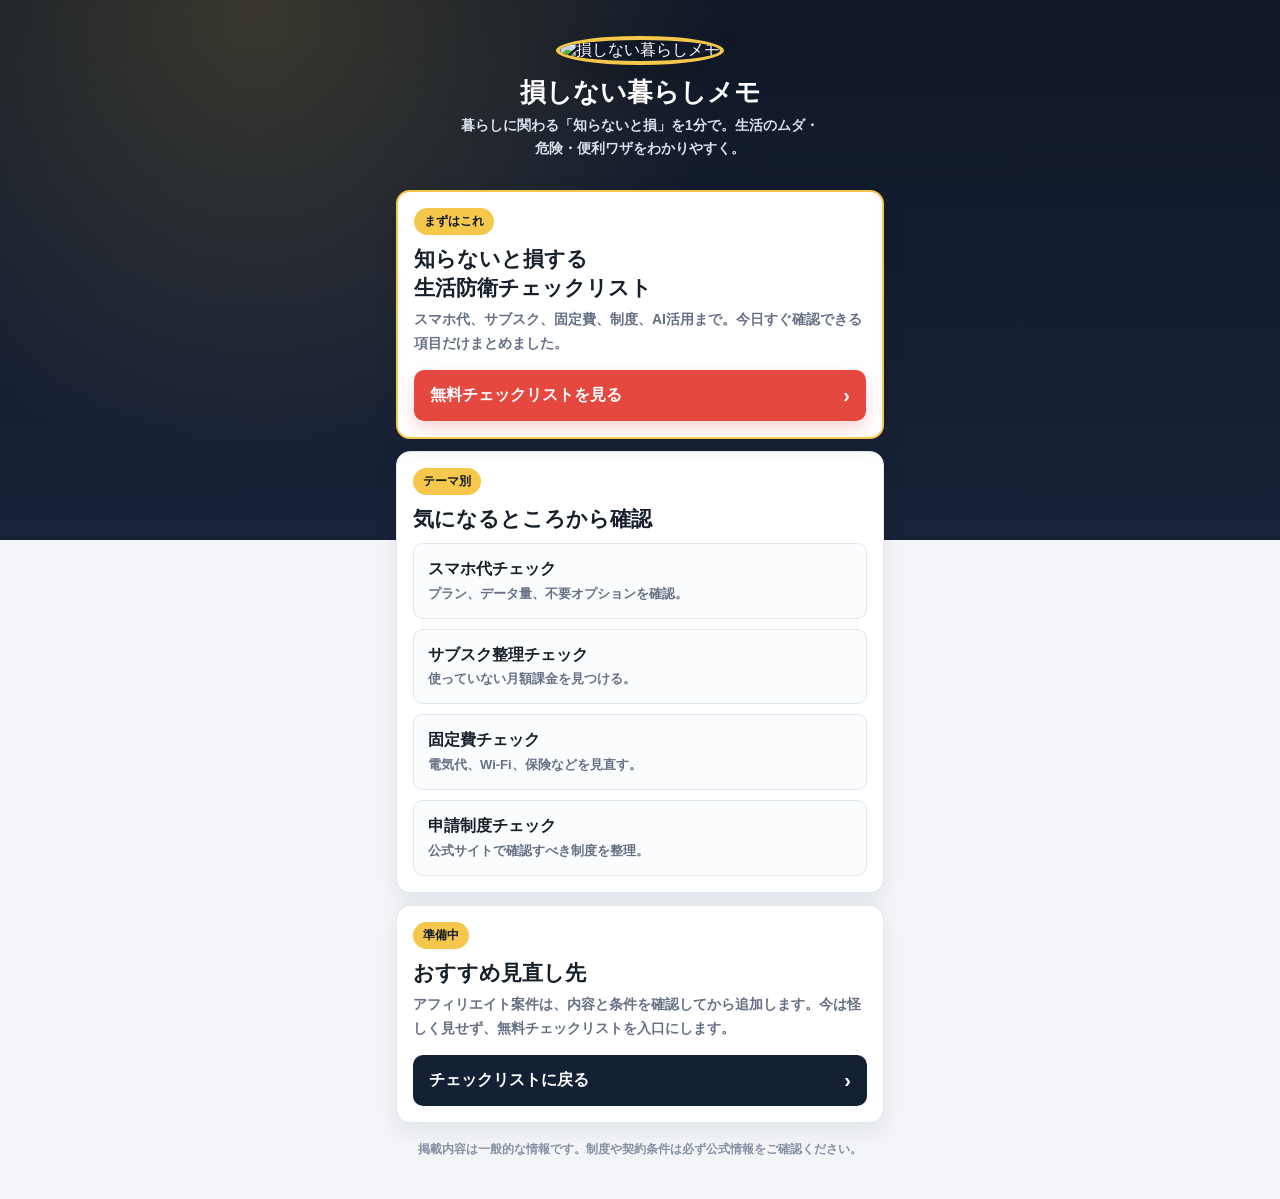
==== tiktok/index.html @ 9ecbbe93 "Stabilize TikTok landing page links" ====
<!doctype html>
<html lang="ja">
<head>
  <meta charset="utf-8">
  <meta name="viewport" content="width=device-width, initial-scale=1">
  <title>損しない暮らしメモ</title>
  <style>
    :root {
      --bg: #0f1724;
      --panel: #ffffff;
      --ink: #17202a;
      --muted: #667085;
      --line: #e1e6ef;
      --red: #e5483f;
      --yellow: #f5c84b;
      --navy: #142033;
    }
    * { box-sizing: border-box; }
    body {
      margin: 0;
      min-height: 100vh;
      font-family: -apple-system, BlinkMacSystemFont, "Hiragino Sans", "Yu Gothic", sans-serif;
      background:
        radial-gradient(circle at 20% 0%, rgba(245, 200, 75, .18), transparent 30%),
        linear-gradient(180deg, #101827 0%, #182238 45%, #f3f5f8 45%);
      color: var(--ink);
    }
    main {
      width: min(520px, 100%);
      margin: 0 auto;
      padding: 28px 16px 40px;
    }
    .profile {
      text-align: center;
      color: #fff;
      padding: 8px 0 18px;
    }
    .avatar {
      width: 108px;
      height: 108px;
      border-radius: 50%;
      border: 4px solid var(--yellow);
      background: #111827;
      object-fit: cover;
      box-shadow: 0 12px 30px rgba(0, 0, 0, .25);
    }
    h1 {
      margin: 12px 0 6px;
      font-size: 26px;
      line-height: 1.2;
      letter-spacing: 0;
    }
    .bio {
      margin: 0 auto;
      max-width: 360px;
      color: #d9e1ef;
      font-size: 14px;
      line-height: 1.65;
      font-weight: 700;
    }
    .card {
      background: var(--panel);
      border: 1px solid var(--line);
      border-radius: 14px;
      padding: 16px;
      margin-top: 12px;
      box-shadow: 0 8px 24px rgba(15, 23, 42, .08);
    }
    .lead-card {
      border: 2px solid var(--yellow);
      position: relative;
      overflow: hidden;
    }
    .badge {
      display: inline-flex;
      align-items: center;
      gap: 6px;
      padding: 5px 10px;
      border-radius: 999px;
      background: var(--yellow);
      color: #111827;
      font-size: 12px;
      font-weight: 900;
    }
    h2 {
      margin: 10px 0 6px;
      font-size: 21px;
      line-height: 1.35;
      letter-spacing: 0;
    }
    p {
      margin: 0;
      color: var(--muted);
      line-height: 1.7;
      font-size: 14px;
      font-weight: 600;
    }
    .button {
      display: flex;
      align-items: center;
      justify-content: space-between;
      width: 100%;
      gap: 12px;
      margin-top: 14px;
      padding: 14px 16px;
      border-radius: 10px;
      background: var(--red);
      color: #fff;
      text-decoration: none;
      font-weight: 900;
      font-size: 16px;
      box-shadow: 0 8px 16px rgba(229, 72, 63, .22);
    }
    .button.secondary {
      background: var(--navy);
      box-shadow: none;
    }
    .button span:last-child {
      flex: 0 0 auto;
      font-size: 20px;
    }
    .link-list {
      display: grid;
      gap: 10px;
      margin-top: 10px;
    }
    .link-item {
      display: block;
      padding: 14px;
      border: 1px solid var(--line);
      border-radius: 10px;
      text-decoration: none;
      color: var(--ink);
      background: #fbfcfe;
    }
    .link-title {
      display: block;
      font-weight: 900;
      font-size: 16px;
      line-height: 1.35;
    }
    .link-desc {
      display: block;
      margin-top: 4px;
      color: var(--muted);
      font-size: 13px;
      line-height: 1.55;
      font-weight: 650;
    }
    .notice {
      color: #8590a3;
      text-align: center;
      font-size: 12px;
      margin: 16px 0 0;
      font-weight: 600;
    }
    @media (max-width: 360px) {
      main { padding-left: 12px; padding-right: 12px; }
      .avatar { width: 96px; height: 96px; }
      h1 { font-size: 24px; }
      h2 { font-size: 19px; }
    }
  </style>
</head>
<body>
  <main>
    <section class="profile">
      <img class="avatar" src="https://cdn.jsdelivr.net/gh/aioukagubb/--@main/tiktok/assets/profile_icon_sonshinai_v1.png" alt="損しない暮らしメモ">
      <h1>損しない暮らしメモ</h1>
      <p class="bio">暮らしに関わる「知らないと損」を1分で。生活のムダ・危険・便利ワザをわかりやすく。</p>
    </section>

    <section class="card lead-card">
      <div class="badge">まずはこれ</div>
      <h2>知らないと損する<br>生活防衛チェックリスト</h2>
      <p>スマホ代、サブスク、固定費、制度、AI活用まで。今日すぐ確認できる項目だけまとめました。</p>
      <a class="button" href="https://htmlpreview.github.io/?https://github.com/aioukagubb/--/blob/main/tiktok/lead_magnet/life_defense_checklist.html">
        <span>無料チェックリストを見る</span>
        <span>›</span>
      </a>
    </section>

    <section class="card">
      <div class="badge">テーマ別</div>
      <h2>気になるところから確認</h2>
      <div class="link-list">
        <a class="link-item" href="https://htmlpreview.github.io/?https://github.com/aioukagubb/--/blob/main/tiktok/lead_magnet/life_defense_checklist.html#smartphone">
          <span class="link-title">スマホ代チェック</span>
          <span class="link-desc">プラン、データ量、不要オプションを確認。</span>
        </a>
        <a class="link-item" href="https://htmlpreview.github.io/?https://github.com/aioukagubb/--/blob/main/tiktok/lead_magnet/life_defense_checklist.html#subscription">
          <span class="link-title">サブスク整理チェック</span>
          <span class="link-desc">使っていない月額課金を見つける。</span>
        </a>
        <a class="link-item" href="https://htmlpreview.github.io/?https://github.com/aioukagubb/--/blob/main/tiktok/lead_magnet/life_defense_checklist.html#fixed-cost">
          <span class="link-title">固定費チェック</span>
          <span class="link-desc">電気代、Wi-Fi、保険などを見直す。</span>
        </a>
        <a class="link-item" href="https://htmlpreview.github.io/?https://github.com/aioukagubb/--/blob/main/tiktok/lead_magnet/life_defense_checklist.html#system">
          <span class="link-title">申請制度チェック</span>
          <span class="link-desc">公式サイトで確認すべき制度を整理。</span>
        </a>
      </div>
    </section>

    <section class="card">
      <div class="badge">準備中</div>
      <h2>おすすめ見直し先</h2>
      <p>アフィリエイト案件は、内容と条件を確認してから追加します。今は怪しく見せず、無料チェックリストを入口にします。</p>
      <a class="button secondary" href="https://htmlpreview.github.io/?https://github.com/aioukagubb/--/blob/main/tiktok/lead_magnet/life_defense_checklist.html">
        <span>チェックリストに戻る</span>
        <span>›</span>
      </a>
    </section>

    <p class="notice">掲載内容は一般的な情報です。制度や契約条件は必ず公式情報をご確認ください。</p>
  </main>
</body>
</html>
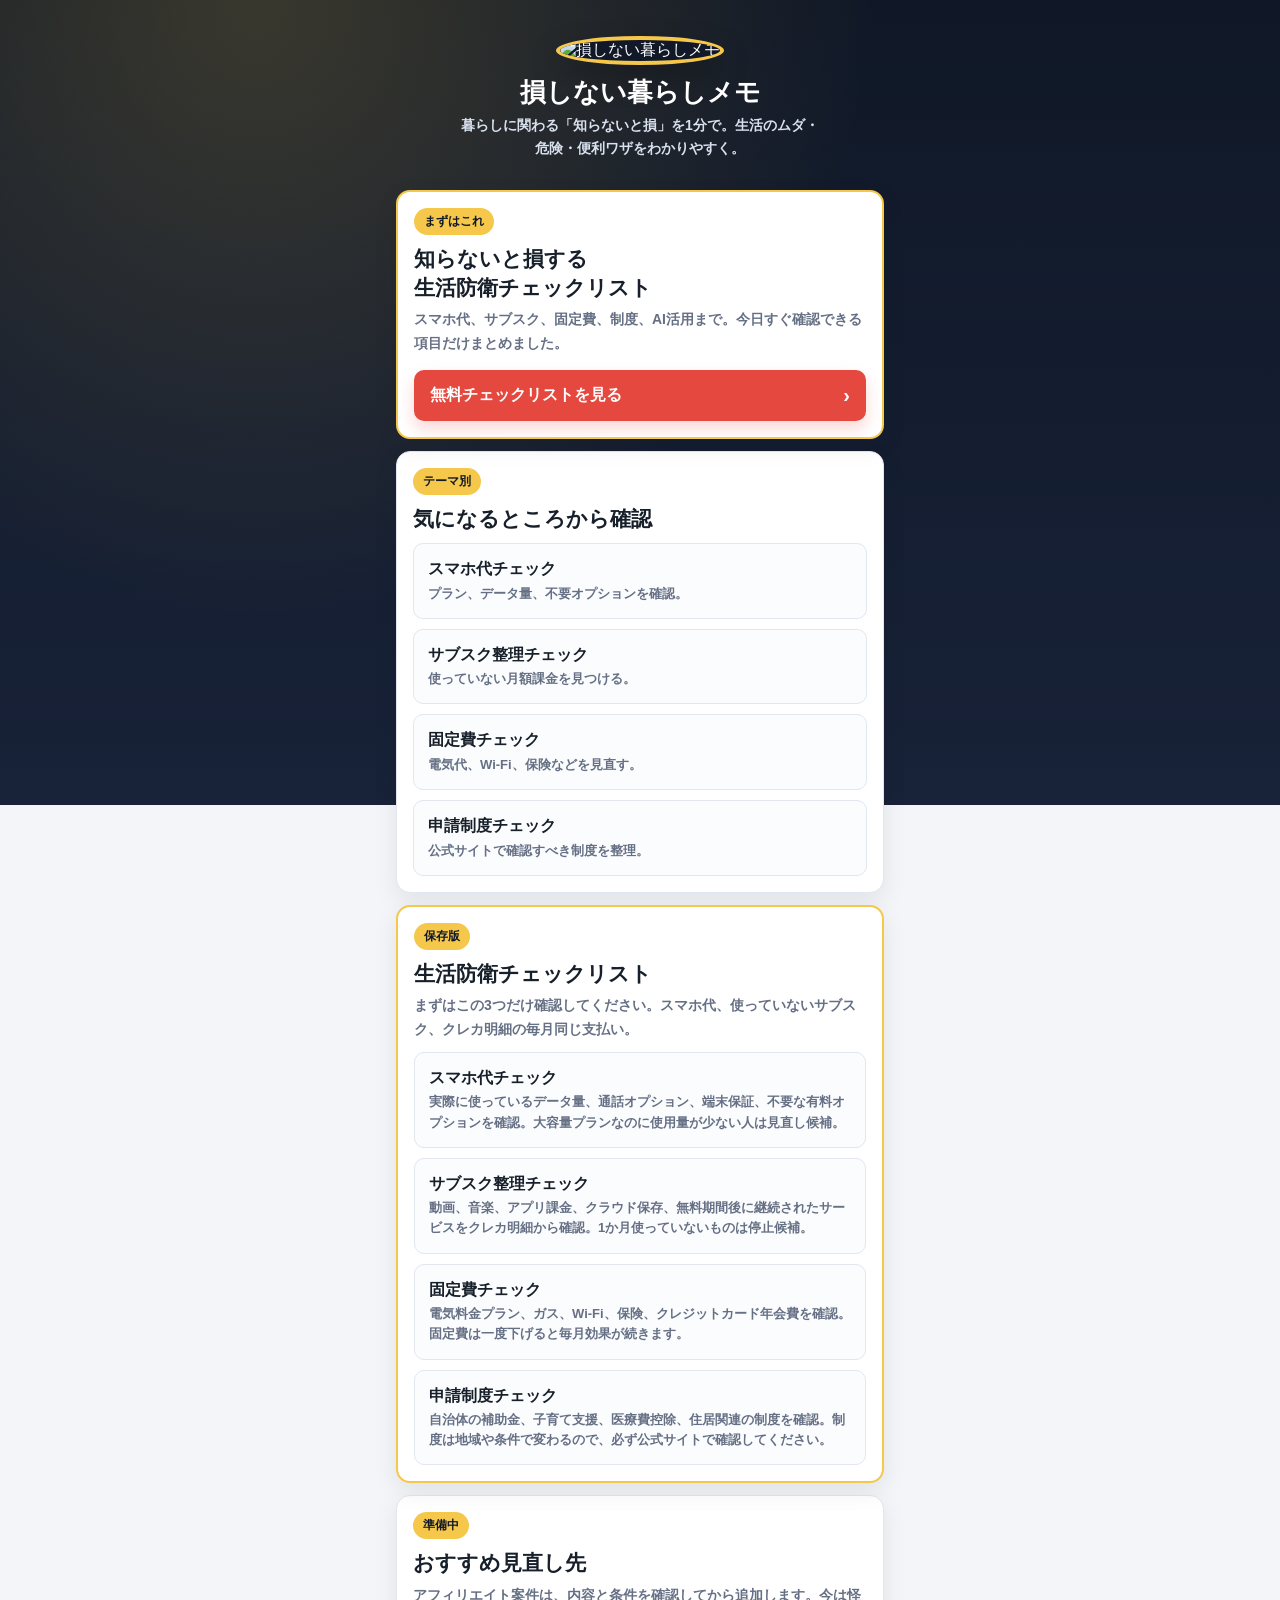
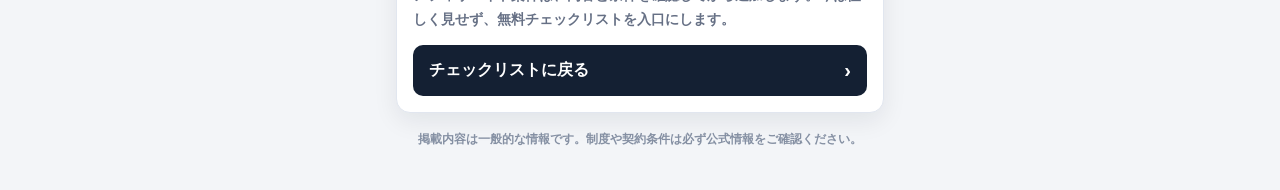
==== commit f131572e: "Keep TikTok checklist links on same page" ====
--- a/tiktok/index.html
+++ b/tiktok/index.html
@@ -174,7 +174,7 @@
       <div class="badge">まずはこれ</div>
       <h2>知らないと損する<br>生活防衛チェックリスト</h2>
       <p>スマホ代、サブスク、固定費、制度、AI活用まで。今日すぐ確認できる項目だけまとめました。</p>
-      <a class="button" href="https://htmlpreview.github.io/?https://github.com/aioukagubb/--/blob/main/tiktok/lead_magnet/life_defense_checklist.html">
+      <a class="button" href="#checklist">
         <span>無料チェックリストを見る</span>
         <span>›</span>
       </a>
@@ -184,22 +184,48 @@
       <div class="badge">テーマ別</div>
       <h2>気になるところから確認</h2>
       <div class="link-list">
-        <a class="link-item" href="https://htmlpreview.github.io/?https://github.com/aioukagubb/--/blob/main/tiktok/lead_magnet/life_defense_checklist.html#smartphone">
+        <a class="link-item" href="#smartphone">
           <span class="link-title">スマホ代チェック</span>
           <span class="link-desc">プラン、データ量、不要オプションを確認。</span>
         </a>
-        <a class="link-item" href="https://htmlpreview.github.io/?https://github.com/aioukagubb/--/blob/main/tiktok/lead_magnet/life_defense_checklist.html#subscription">
+        <a class="link-item" href="#subscription">
           <span class="link-title">サブスク整理チェック</span>
           <span class="link-desc">使っていない月額課金を見つける。</span>
         </a>
-        <a class="link-item" href="https://htmlpreview.github.io/?https://github.com/aioukagubb/--/blob/main/tiktok/lead_magnet/life_defense_checklist.html#fixed-cost">
+        <a class="link-item" href="#fixed-cost">
           <span class="link-title">固定費チェック</span>
           <span class="link-desc">電気代、Wi-Fi、保険などを見直す。</span>
         </a>
-        <a class="link-item" href="https://htmlpreview.github.io/?https://github.com/aioukagubb/--/blob/main/tiktok/lead_magnet/life_defense_checklist.html#system">
+        <a class="link-item" href="#system">
           <span class="link-title">申請制度チェック</span>
           <span class="link-desc">公式サイトで確認すべき制度を整理。</span>
         </a>
+      </div>
+    </section>
+
+
+
+    <section id="checklist" class="card lead-card">
+      <div class="badge">保存版</div>
+      <h2>生活防衛チェックリスト</h2>
+      <p>まずはこの3つだけ確認してください。スマホ代、使っていないサブスク、クレカ明細の毎月同じ支払い。</p>
+      <div class="link-list">
+        <div id="smartphone" class="link-item">
+          <span class="link-title">スマホ代チェック</span>
+          <span class="link-desc">実際に使っているデータ量、通話オプション、端末保証、不要な有料オプションを確認。大容量プランなのに使用量が少ない人は見直し候補。</span>
+        </div>
+        <div id="subscription" class="link-item">
+          <span class="link-title">サブスク整理チェック</span>
+          <span class="link-desc">動画、音楽、アプリ課金、クラウド保存、無料期間後に継続されたサービスをクレカ明細から確認。1か月使っていないものは停止候補。</span>
+        </div>
+        <div id="fixed-cost" class="link-item">
+          <span class="link-title">固定費チェック</span>
+          <span class="link-desc">電気料金プラン、ガス、Wi-Fi、保険、クレジットカード年会費を確認。固定費は一度下げると毎月効果が続きます。</span>
+        </div>
+        <div id="system" class="link-item">
+          <span class="link-title">申請制度チェック</span>
+          <span class="link-desc">自治体の補助金、子育て支援、医療費控除、住居関連の制度を確認。制度は地域や条件で変わるので、必ず公式サイトで確認してください。</span>
+        </div>
       </div>
     </section>
 
@@ -207,7 +233,7 @@
       <div class="badge">準備中</div>
       <h2>おすすめ見直し先</h2>
       <p>アフィリエイト案件は、内容と条件を確認してから追加します。今は怪しく見せず、無料チェックリストを入口にします。</p>
-      <a class="button secondary" href="https://htmlpreview.github.io/?https://github.com/aioukagubb/--/blob/main/tiktok/lead_magnet/life_defense_checklist.html">
+      <a class="button secondary" href="#checklist">
         <span>チェックリストに戻る</span>
         <span>›</span>
       </a>
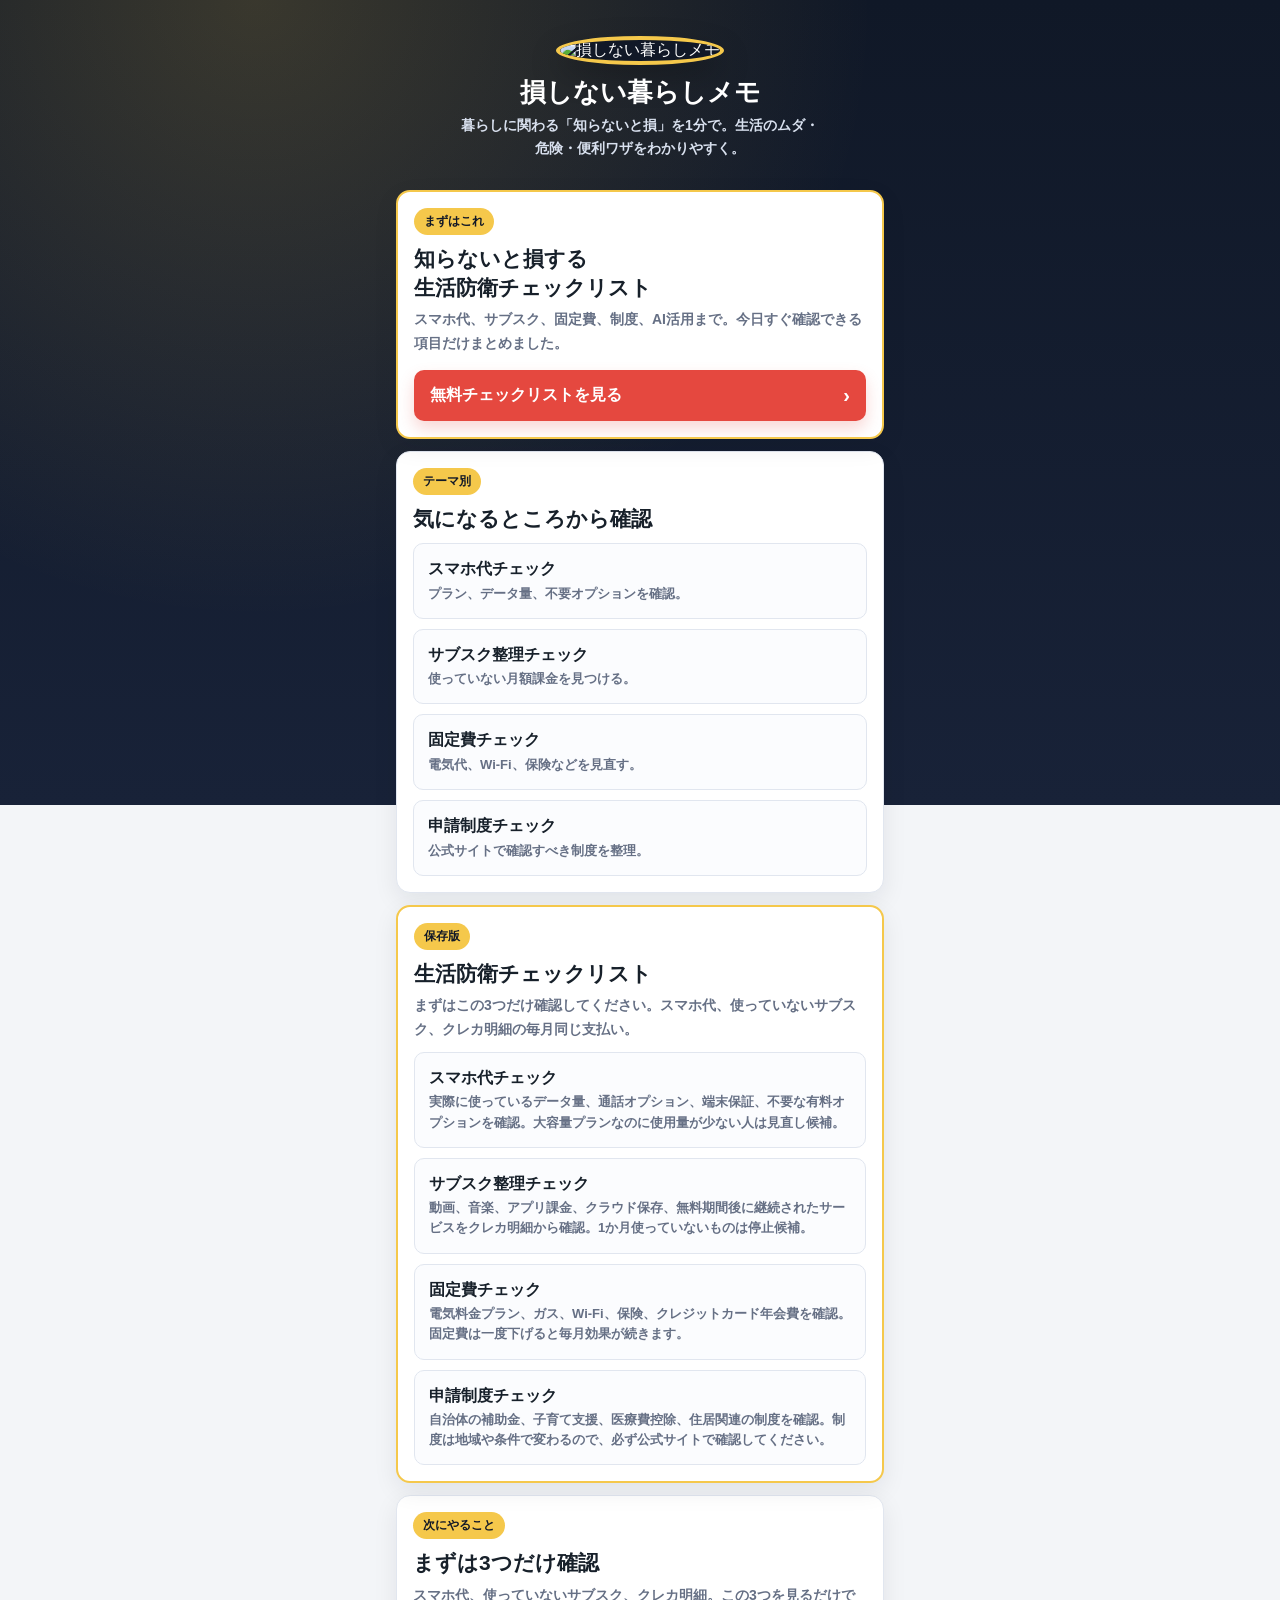
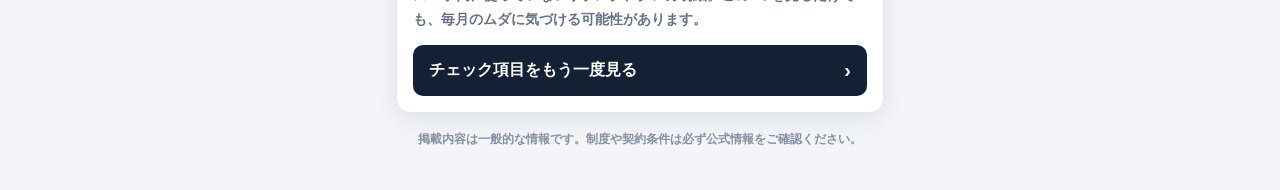
==== commit ee9345eb: "Remove internal affiliate wording from TikTok page" ====
--- a/tiktok/index.html
+++ b/tiktok/index.html
@@ -230,11 +230,11 @@
     </section>
 
     <section class="card">
-      <div class="badge">準備中</div>
-      <h2>おすすめ見直し先</h2>
-      <p>アフィリエイト案件は、内容と条件を確認してから追加します。今は怪しく見せず、無料チェックリストを入口にします。</p>
+      <div class="badge">次にやること</div>
+      <h2>まずは3つだけ確認</h2>
+      <p>スマホ代、使っていないサブスク、クレカ明細。この3つを見るだけでも、毎月のムダに気づける可能性があります。</p>
       <a class="button secondary" href="#checklist">
-        <span>チェックリストに戻る</span>
+        <span>チェック項目をもう一度見る</span>
         <span>›</span>
       </a>
     </section>
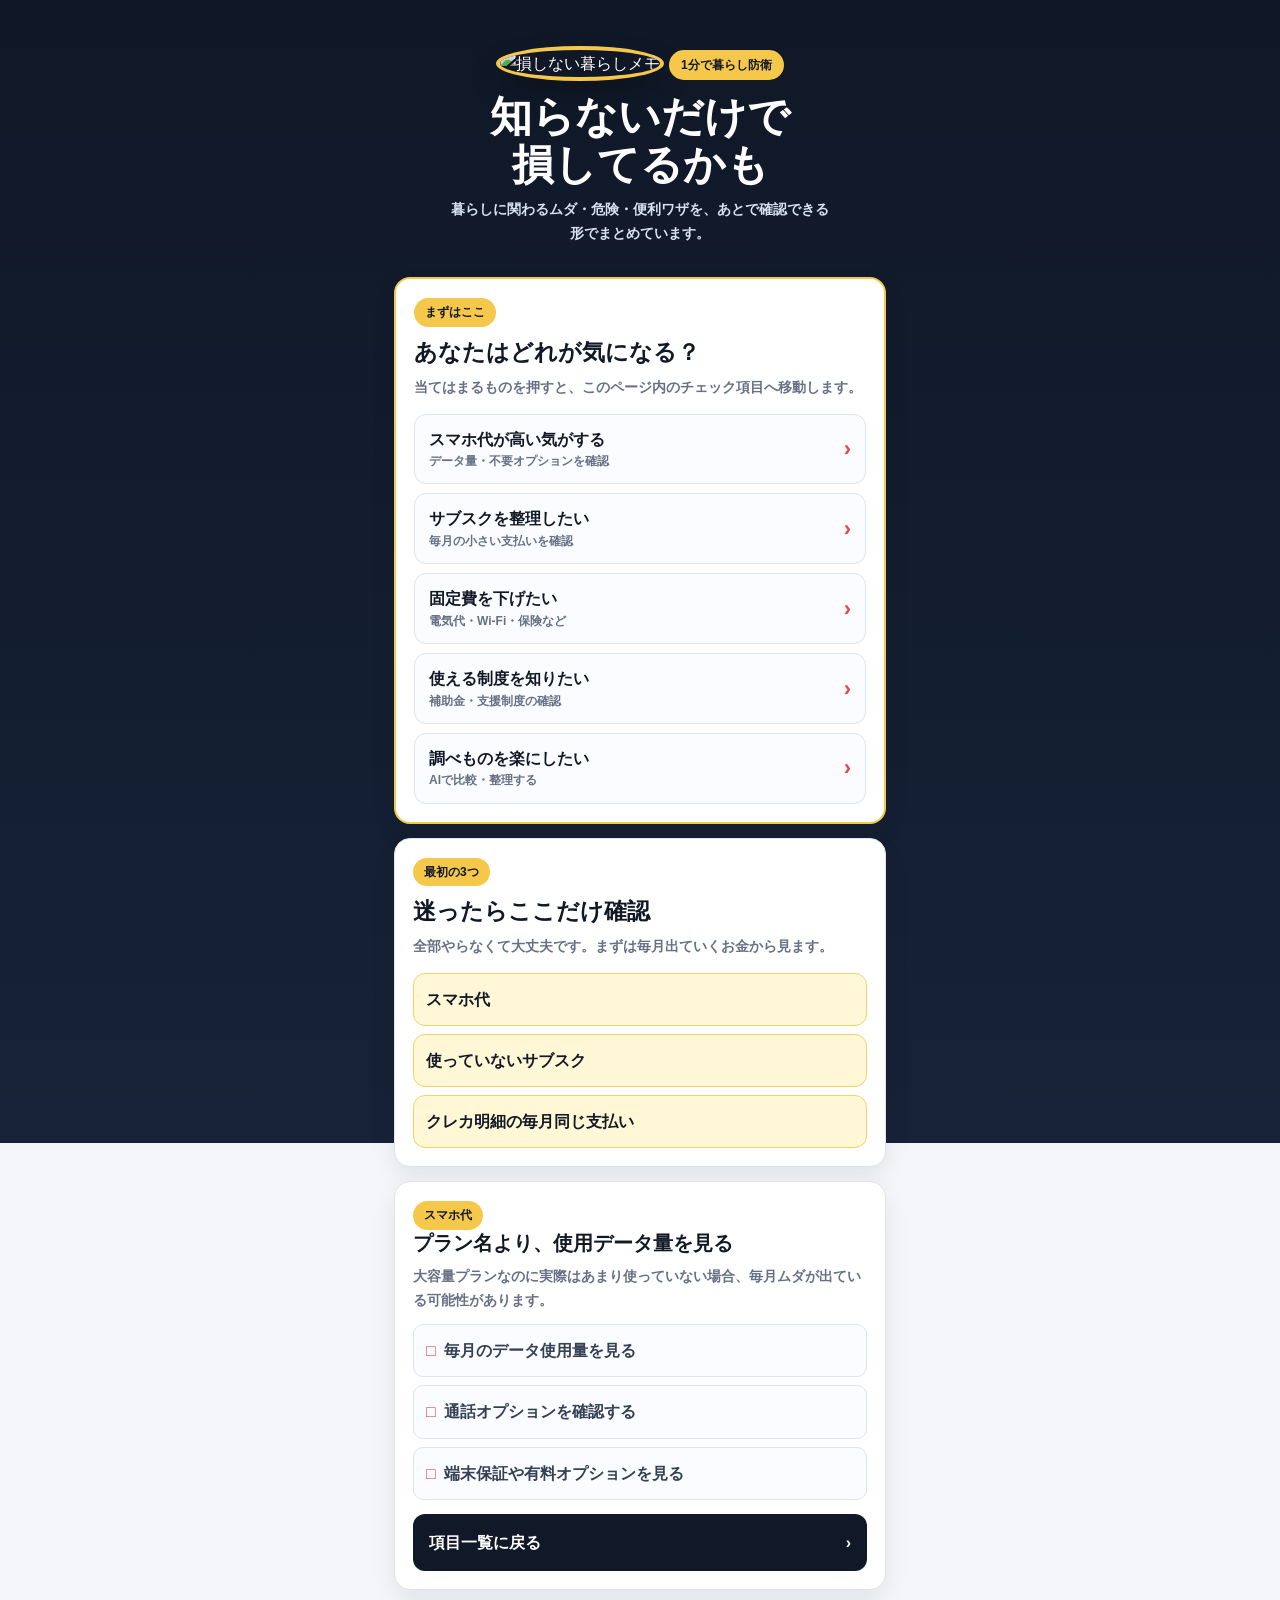
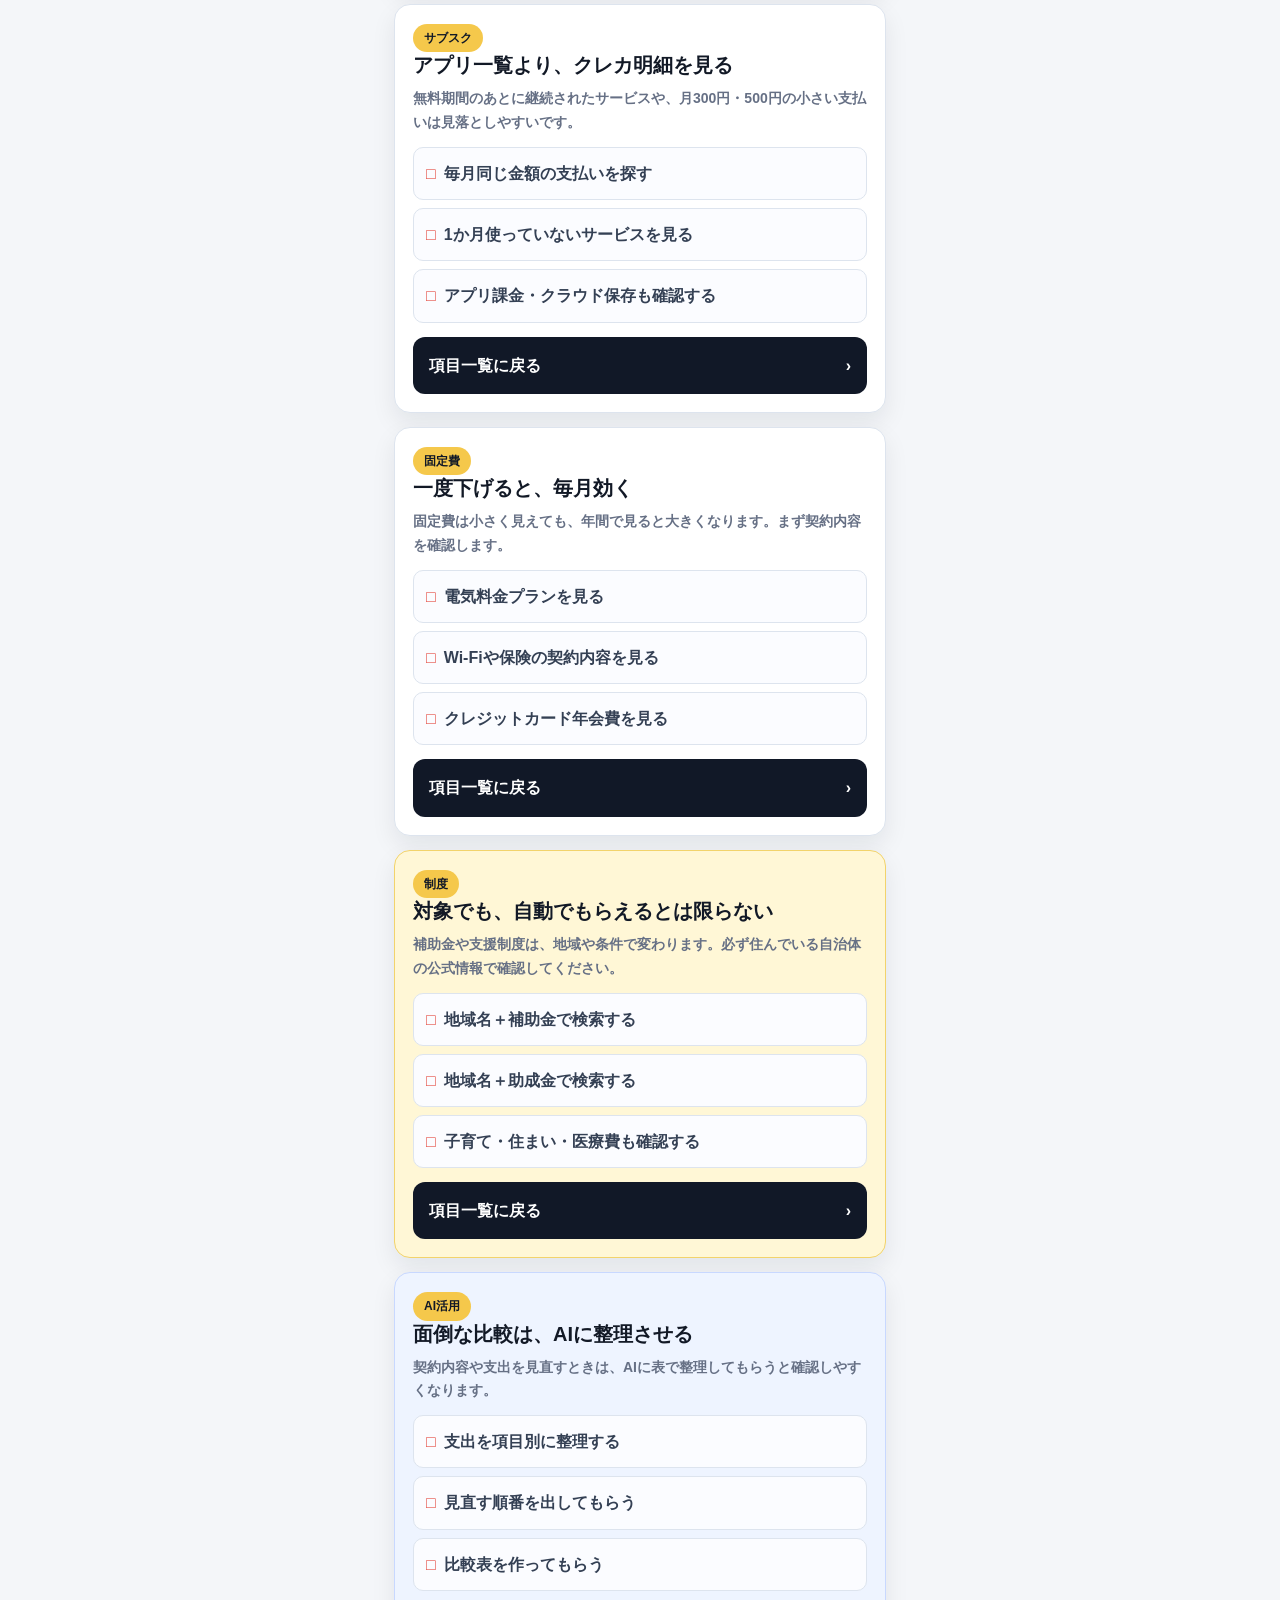
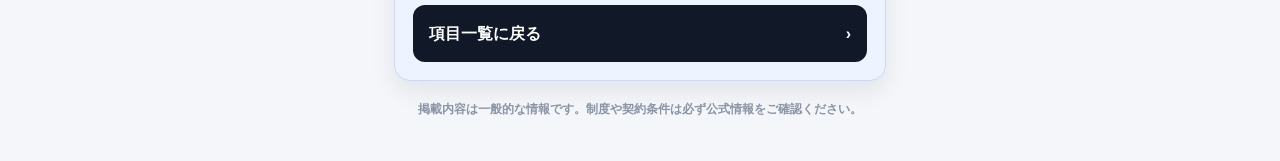
==== commit 85b7e5d7: "Redesign TikTok landing page as one-page checklist" ====
--- a/tiktok/index.html
+++ b/tiktok/index.html
@@ -6,237 +6,316 @@
   <title>損しない暮らしメモ</title>
   <style>
     :root {
-      --bg: #0f1724;
-      --panel: #ffffff;
-      --ink: #17202a;
+      --bg: #f4f6f9;
+      --ink: #121926;
       --muted: #667085;
-      --line: #e1e6ef;
+      --line: #dde4ee;
+      --navy: #111827;
       --red: #e5483f;
       --yellow: #f5c84b;
-      --navy: #142033;
+      --blue: #2f6fed;
+      --panel: #ffffff;
     }
     * { box-sizing: border-box; }
+    html { scroll-behavior: smooth; }
     body {
       margin: 0;
-      min-height: 100vh;
       font-family: -apple-system, BlinkMacSystemFont, "Hiragino Sans", "Yu Gothic", sans-serif;
+      color: var(--ink);
       background:
-        radial-gradient(circle at 20% 0%, rgba(245, 200, 75, .18), transparent 30%),
-        linear-gradient(180deg, #101827 0%, #182238 45%, #f3f5f8 45%);
-      color: var(--ink);
+        linear-gradient(180deg, #101827 0%, #172238 34%, var(--bg) 34%),
+        var(--bg);
+      line-height: 1.7;
     }
     main {
       width: min(520px, 100%);
       margin: 0 auto;
-      padding: 28px 16px 40px;
-    }
-    .profile {
+      padding: 22px 14px 42px;
+    }
+    .hero {
+      color: #fff;
       text-align: center;
-      color: #fff;
-      padding: 8px 0 18px;
+      padding: 14px 4px 18px;
     }
     .avatar {
-      width: 108px;
-      height: 108px;
+      width: 94px;
+      height: 94px;
       border-radius: 50%;
+      object-fit: cover;
       border: 4px solid var(--yellow);
-      background: #111827;
-      object-fit: cover;
-      box-shadow: 0 12px 30px rgba(0, 0, 0, .25);
-    }
-    h1 {
-      margin: 12px 0 6px;
-      font-size: 26px;
-      line-height: 1.2;
-      letter-spacing: 0;
-    }
-    .bio {
-      margin: 0 auto;
-      max-width: 360px;
-      color: #d9e1ef;
-      font-size: 14px;
-      line-height: 1.65;
-      font-weight: 700;
-    }
-    .card {
-      background: var(--panel);
-      border: 1px solid var(--line);
-      border-radius: 14px;
-      padding: 16px;
-      margin-top: 12px;
-      box-shadow: 0 8px 24px rgba(15, 23, 42, .08);
-    }
-    .lead-card {
-      border: 2px solid var(--yellow);
-      position: relative;
-      overflow: hidden;
-    }
-    .badge {
+      background: #101827;
+      box-shadow: 0 14px 28px rgba(0, 0, 0, .25);
+    }
+    .eyebrow {
       display: inline-flex;
-      align-items: center;
-      gap: 6px;
-      padding: 5px 10px;
+      margin-top: 14px;
+      padding: 5px 12px;
       border-radius: 999px;
       background: var(--yellow);
       color: #111827;
       font-size: 12px;
       font-weight: 900;
     }
+    h1 {
+      margin: 12px 0 8px;
+      font-size: clamp(30px, 8vw, 42px);
+      line-height: 1.15;
+      letter-spacing: 0;
+    }
+    .hero p {
+      width: min(380px, 100%);
+      margin: 0 auto;
+      color: #d9e2f1;
+      font-size: 14px;
+      font-weight: 700;
+    }
+    .card {
+      background: var(--panel);
+      border: 1px solid var(--line);
+      border-radius: 16px;
+      padding: 18px;
+      margin-top: 14px;
+      box-shadow: 0 10px 24px rgba(15, 23, 42, .08);
+    }
+    .lead-card {
+      border: 2px solid var(--yellow);
+    }
+    .badge {
+      display: inline-flex;
+      align-items: center;
+      min-height: 28px;
+      padding: 4px 11px;
+      border-radius: 999px;
+      background: var(--yellow);
+      color: #111827;
+      font-size: 12px;
+      font-weight: 900;
+    }
     h2 {
-      margin: 10px 0 6px;
-      font-size: 21px;
+      margin: 10px 0 8px;
+      font-size: 23px;
+      line-height: 1.35;
+      letter-spacing: 0;
+    }
+    h3 {
+      margin: 0 0 8px;
+      font-size: 20px;
       line-height: 1.35;
       letter-spacing: 0;
     }
     p {
       margin: 0;
       color: var(--muted);
-      line-height: 1.7;
       font-size: 14px;
-      font-weight: 600;
+      font-weight: 650;
+    }
+    .quick {
+      display: grid;
+      gap: 9px;
+      margin-top: 14px;
+    }
+    .quick a {
+      display: flex;
+      align-items: center;
+      justify-content: space-between;
+      gap: 12px;
+      padding: 14px;
+      border: 1px solid var(--line);
+      border-radius: 12px;
+      background: #fbfcff;
+      color: var(--ink);
+      text-decoration: none;
+      font-weight: 900;
+      line-height: 1.35;
+    }
+    .quick small {
+      display: block;
+      margin-top: 3px;
+      color: var(--muted);
+      font-size: 12px;
+      font-weight: 700;
+    }
+    .arrow {
+      color: var(--red);
+      font-size: 22px;
+      flex: 0 0 auto;
+    }
+    .check3 {
+      display: grid;
+      gap: 8px;
+      margin-top: 14px;
+    }
+    .check3 div {
+      padding: 12px;
+      border-radius: 12px;
+      background: #fff7d6;
+      border: 1px solid #f2d36b;
+      font-weight: 900;
+    }
+    .section-card {
+      scroll-margin-top: 18px;
+    }
+    .section-card strong {
+      color: var(--ink);
+    }
+    .todo {
+      list-style: none;
+      padding: 0;
+      margin: 12px 0 0;
+      display: grid;
+      gap: 8px;
+    }
+    .todo li {
+      padding: 12px;
+      border-radius: 10px;
+      border: 1px solid var(--line);
+      background: #fbfcff;
+      color: #344054;
+      font-weight: 750;
+    }
+    .todo li::before {
+      content: "□";
+      margin-right: 8px;
+      color: var(--red);
+      font-weight: 900;
+    }
+    .note {
+      background: #eef4ff;
+      border-color: #c8d8ff;
+    }
+    .warning {
+      background: #fff7d6;
+      border-color: #f2d36b;
     }
     .button {
       display: flex;
       align-items: center;
       justify-content: space-between;
-      width: 100%;
       gap: 12px;
       margin-top: 14px;
-      padding: 14px 16px;
-      border-radius: 10px;
-      background: var(--red);
+      padding: 15px 16px;
+      border-radius: 12px;
+      background: var(--navy);
       color: #fff;
       text-decoration: none;
       font-weight: 900;
       font-size: 16px;
-      box-shadow: 0 8px 16px rgba(229, 72, 63, .22);
-    }
-    .button.secondary {
-      background: var(--navy);
-      box-shadow: none;
-    }
-    .button span:last-child {
-      flex: 0 0 auto;
-      font-size: 20px;
-    }
-    .link-list {
-      display: grid;
-      gap: 10px;
-      margin-top: 10px;
-    }
-    .link-item {
-      display: block;
-      padding: 14px;
-      border: 1px solid var(--line);
-      border-radius: 10px;
-      text-decoration: none;
-      color: var(--ink);
-      background: #fbfcfe;
-    }
-    .link-title {
-      display: block;
-      font-weight: 900;
-      font-size: 16px;
-      line-height: 1.35;
-    }
-    .link-desc {
-      display: block;
-      margin-top: 4px;
-      color: var(--muted);
-      font-size: 13px;
-      line-height: 1.55;
-      font-weight: 650;
     }
     .notice {
-      color: #8590a3;
+      margin: 18px 0 0;
+      color: #8a94a6;
       text-align: center;
       font-size: 12px;
-      margin: 16px 0 0;
-      font-weight: 600;
-    }
-    @media (max-width: 360px) {
-      main { padding-left: 12px; padding-right: 12px; }
-      .avatar { width: 96px; height: 96px; }
-      h1 { font-size: 24px; }
-      h2 { font-size: 19px; }
+      font-weight: 700;
     }
   </style>
 </head>
 <body>
   <main>
-    <section class="profile">
+    <section class="hero">
       <img class="avatar" src="https://cdn.jsdelivr.net/gh/aioukagubb/--@main/tiktok/assets/profile_icon_sonshinai_v1.png" alt="損しない暮らしメモ">
-      <h1>損しない暮らしメモ</h1>
-      <p class="bio">暮らしに関わる「知らないと損」を1分で。生活のムダ・危険・便利ワザをわかりやすく。</p>
-    </section>
-
-    <section class="card lead-card">
-      <div class="badge">まずはこれ</div>
-      <h2>知らないと損する<br>生活防衛チェックリスト</h2>
-      <p>スマホ代、サブスク、固定費、制度、AI活用まで。今日すぐ確認できる項目だけまとめました。</p>
-      <a class="button" href="#checklist">
-        <span>無料チェックリストを見る</span>
-        <span>›</span>
-      </a>
+      <div class="eyebrow">1分で暮らし防衛</div>
+      <h1>知らないだけで<br>損してるかも</h1>
+      <p>暮らしに関わるムダ・危険・便利ワザを、あとで確認できる形でまとめています。</p>
+    </section>
+
+    <section id="checklist" class="card lead-card">
+      <div class="badge">まずはここ</div>
+      <h2>あなたはどれが気になる？</h2>
+      <p>当てはまるものを押すと、このページ内のチェック項目へ移動します。</p>
+      <div class="quick">
+        <a href="#smartphone">
+          <span>スマホ代が高い気がする<small>データ量・不要オプションを確認</small></span>
+          <span class="arrow">›</span>
+        </a>
+        <a href="#subscription">
+          <span>サブスクを整理したい<small>毎月の小さい支払いを確認</small></span>
+          <span class="arrow">›</span>
+        </a>
+        <a href="#fixed-cost">
+          <span>固定費を下げたい<small>電気代・Wi-Fi・保険など</small></span>
+          <span class="arrow">›</span>
+        </a>
+        <a href="#system">
+          <span>使える制度を知りたい<small>補助金・支援制度の確認</small></span>
+          <span class="arrow">›</span>
+        </a>
+        <a href="#ai">
+          <span>調べものを楽にしたい<small>AIで比較・整理する</small></span>
+          <span class="arrow">›</span>
+        </a>
+      </div>
     </section>
 
     <section class="card">
-      <div class="badge">テーマ別</div>
-      <h2>気になるところから確認</h2>
-      <div class="link-list">
-        <a class="link-item" href="#smartphone">
-          <span class="link-title">スマホ代チェック</span>
-          <span class="link-desc">プラン、データ量、不要オプションを確認。</span>
-        </a>
-        <a class="link-item" href="#subscription">
-          <span class="link-title">サブスク整理チェック</span>
-          <span class="link-desc">使っていない月額課金を見つける。</span>
-        </a>
-        <a class="link-item" href="#fixed-cost">
-          <span class="link-title">固定費チェック</span>
-          <span class="link-desc">電気代、Wi-Fi、保険などを見直す。</span>
-        </a>
-        <a class="link-item" href="#system">
-          <span class="link-title">申請制度チェック</span>
-          <span class="link-desc">公式サイトで確認すべき制度を整理。</span>
-        </a>
+      <div class="badge">最初の3つ</div>
+      <h2>迷ったらここだけ確認</h2>
+      <p>全部やらなくて大丈夫です。まずは毎月出ていくお金から見ます。</p>
+      <div class="check3">
+        <div>スマホ代</div>
+        <div>使っていないサブスク</div>
+        <div>クレカ明細の毎月同じ支払い</div>
       </div>
     </section>
 
-
-
-    <section id="checklist" class="card lead-card">
-      <div class="badge">保存版</div>
-      <h2>生活防衛チェックリスト</h2>
-      <p>まずはこの3つだけ確認してください。スマホ代、使っていないサブスク、クレカ明細の毎月同じ支払い。</p>
-      <div class="link-list">
-        <div id="smartphone" class="link-item">
-          <span class="link-title">スマホ代チェック</span>
-          <span class="link-desc">実際に使っているデータ量、通話オプション、端末保証、不要な有料オプションを確認。大容量プランなのに使用量が少ない人は見直し候補。</span>
-        </div>
-        <div id="subscription" class="link-item">
-          <span class="link-title">サブスク整理チェック</span>
-          <span class="link-desc">動画、音楽、アプリ課金、クラウド保存、無料期間後に継続されたサービスをクレカ明細から確認。1か月使っていないものは停止候補。</span>
-        </div>
-        <div id="fixed-cost" class="link-item">
-          <span class="link-title">固定費チェック</span>
-          <span class="link-desc">電気料金プラン、ガス、Wi-Fi、保険、クレジットカード年会費を確認。固定費は一度下げると毎月効果が続きます。</span>
-        </div>
-        <div id="system" class="link-item">
-          <span class="link-title">申請制度チェック</span>
-          <span class="link-desc">自治体の補助金、子育て支援、医療費控除、住居関連の制度を確認。制度は地域や条件で変わるので、必ず公式サイトで確認してください。</span>
-        </div>
-      </div>
-    </section>
-
-    <section class="card">
-      <div class="badge">次にやること</div>
-      <h2>まずは3つだけ確認</h2>
-      <p>スマホ代、使っていないサブスク、クレカ明細。この3つを見るだけでも、毎月のムダに気づける可能性があります。</p>
-      <a class="button secondary" href="#checklist">
-        <span>チェック項目をもう一度見る</span>
-        <span>›</span>
-      </a>
+    <section id="smartphone" class="card section-card">
+      <div class="badge">スマホ代</div>
+      <h3>プラン名より、使用データ量を見る</h3>
+      <p>大容量プランなのに実際はあまり使っていない場合、毎月ムダが出ている可能性があります。</p>
+      <ul class="todo">
+        <li>毎月のデータ使用量を見る</li>
+        <li>通話オプションを確認する</li>
+        <li>端末保証や有料オプションを見る</li>
+      </ul>
+      <a class="button" href="#checklist"><span>項目一覧に戻る</span><span>›</span></a>
+    </section>
+
+    <section id="subscription" class="card section-card">
+      <div class="badge">サブスク</div>
+      <h3>アプリ一覧より、クレカ明細を見る</h3>
+      <p>無料期間のあとに継続されたサービスや、月300円・500円の小さい支払いは見落としやすいです。</p>
+      <ul class="todo">
+        <li>毎月同じ金額の支払いを探す</li>
+        <li>1か月使っていないサービスを見る</li>
+        <li>アプリ課金・クラウド保存も確認する</li>
+      </ul>
+      <a class="button" href="#checklist"><span>項目一覧に戻る</span><span>›</span></a>
+    </section>
+
+    <section id="fixed-cost" class="card section-card">
+      <div class="badge">固定費</div>
+      <h3>一度下げると、毎月効く</h3>
+      <p>固定費は小さく見えても、年間で見ると大きくなります。まず契約内容を確認します。</p>
+      <ul class="todo">
+        <li>電気料金プランを見る</li>
+        <li>Wi-Fiや保険の契約内容を見る</li>
+        <li>クレジットカード年会費を見る</li>
+      </ul>
+      <a class="button" href="#checklist"><span>項目一覧に戻る</span><span>›</span></a>
+    </section>
+
+    <section id="system" class="card section-card warning">
+      <div class="badge">制度</div>
+      <h3>対象でも、自動でもらえるとは限らない</h3>
+      <p>補助金や支援制度は、地域や条件で変わります。必ず住んでいる自治体の公式情報で確認してください。</p>
+      <ul class="todo">
+        <li>地域名＋補助金で検索する</li>
+        <li>地域名＋助成金で検索する</li>
+        <li>子育て・住まい・医療費も確認する</li>
+      </ul>
+      <a class="button" href="#checklist"><span>項目一覧に戻る</span><span>›</span></a>
+    </section>
+
+    <section id="ai" class="card section-card note">
+      <div class="badge">AI活用</div>
+      <h3>面倒な比較は、AIに整理させる</h3>
+      <p>契約内容や支出を見直すときは、AIに表で整理してもらうと確認しやすくなります。</p>
+      <ul class="todo">
+        <li>支出を項目別に整理する</li>
+        <li>見直す順番を出してもらう</li>
+        <li>比較表を作ってもらう</li>
+      </ul>
+      <a class="button" href="#checklist"><span>項目一覧に戻る</span><span>›</span></a>
     </section>
 
     <p class="notice">掲載内容は一般的な情報です。制度や契約条件は必ず公式情報をご確認ください。</p>
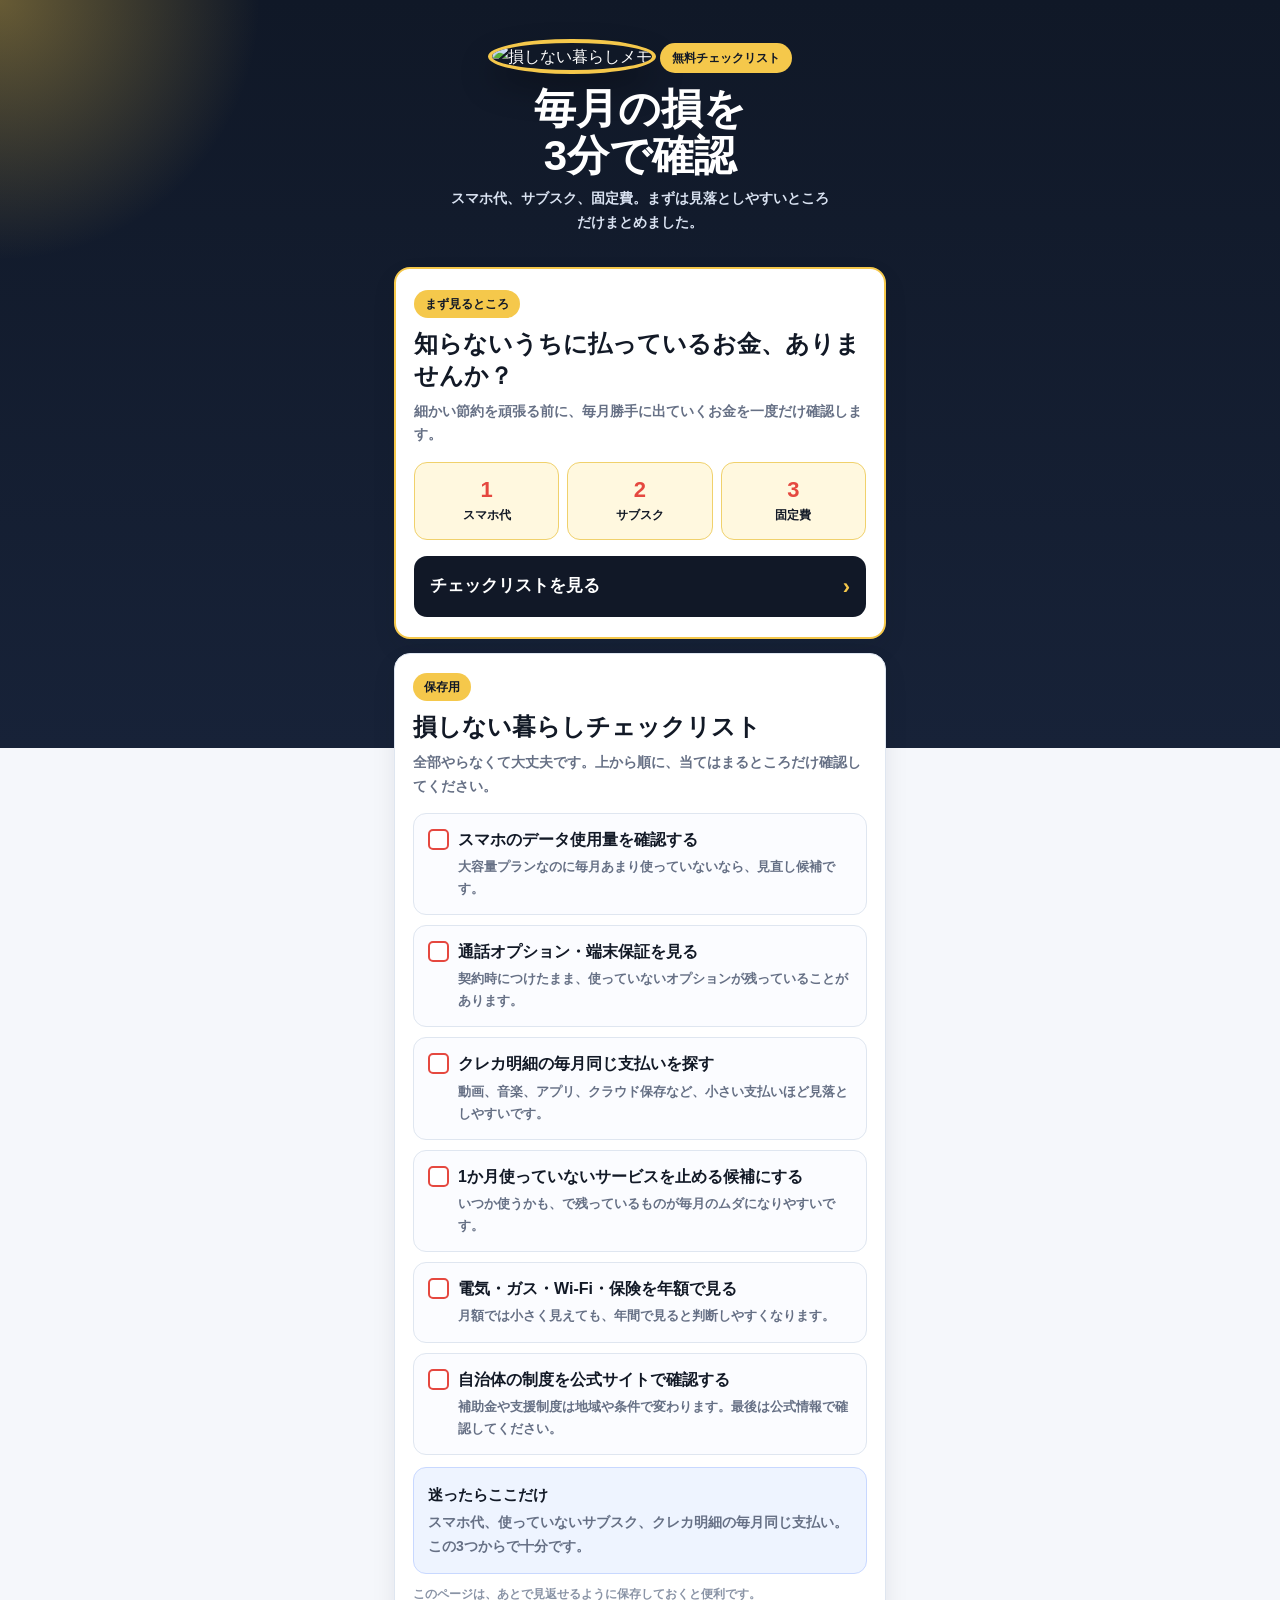
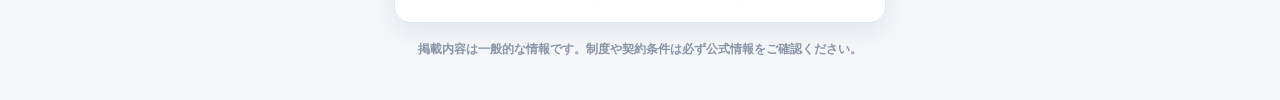
==== commit 7d8ae940: "Simplify TikTok landing page checklist" ====
--- a/tiktok/index.html
+++ b/tiktok/index.html
@@ -6,14 +6,14 @@
   <title>損しない暮らしメモ</title>
   <style>
     :root {
-      --bg: #f4f6f9;
+      --bg: #f5f7fb;
       --ink: #121926;
       --muted: #667085;
-      --line: #dde4ee;
+      --line: #dfe6f0;
       --navy: #111827;
       --red: #e5483f;
       --yellow: #f5c84b;
-      --blue: #2f6fed;
+      --cream: #fff8df;
       --panel: #ffffff;
     }
     * { box-sizing: border-box; }
@@ -23,32 +23,33 @@
       font-family: -apple-system, BlinkMacSystemFont, "Hiragino Sans", "Yu Gothic", sans-serif;
       color: var(--ink);
       background:
-        linear-gradient(180deg, #101827 0%, #172238 34%, var(--bg) 34%),
+        radial-gradient(circle at top left, rgba(245, 200, 75, .38), transparent 260px),
+        linear-gradient(180deg, #101827 0%, #172238 44%, var(--bg) 44%),
         var(--bg);
       line-height: 1.7;
     }
     main {
       width: min(520px, 100%);
       margin: 0 auto;
-      padding: 22px 14px 42px;
+      padding: 20px 14px 40px;
     }
     .hero {
       color: #fff;
       text-align: center;
-      padding: 14px 4px 18px;
+      padding: 10px 2px 18px;
     }
     .avatar {
-      width: 94px;
-      height: 94px;
+      width: 88px;
+      height: 88px;
       border-radius: 50%;
       object-fit: cover;
       border: 4px solid var(--yellow);
       background: #101827;
-      box-shadow: 0 14px 28px rgba(0, 0, 0, .25);
+      box-shadow: 0 16px 32px rgba(0, 0, 0, .28);
     }
     .eyebrow {
       display: inline-flex;
-      margin-top: 14px;
+      margin-top: 13px;
       padding: 5px 12px;
       border-radius: 999px;
       background: var(--yellow);
@@ -57,17 +58,17 @@
       font-weight: 900;
     }
     h1 {
-      margin: 12px 0 8px;
-      font-size: clamp(30px, 8vw, 42px);
-      line-height: 1.15;
+      margin: 11px 0 8px;
+      font-size: clamp(31px, 8vw, 42px);
+      line-height: 1.12;
       letter-spacing: 0;
     }
     .hero p {
-      width: min(380px, 100%);
+      width: min(390px, 100%);
       margin: 0 auto;
       color: #d9e2f1;
       font-size: 14px;
-      font-weight: 700;
+      font-weight: 750;
     }
     .card {
       background: var(--panel);
@@ -79,6 +80,7 @@
     }
     .lead-card {
       border: 2px solid var(--yellow);
+      padding: 20px 18px;
     }
     .badge {
       display: inline-flex;
@@ -93,8 +95,8 @@
     }
     h2 {
       margin: 10px 0 8px;
-      font-size: 23px;
-      line-height: 1.35;
+      font-size: 24px;
+      line-height: 1.32;
       letter-spacing: 0;
     }
     h3 {
@@ -107,106 +109,117 @@
       margin: 0;
       color: var(--muted);
       font-size: 14px;
-      font-weight: 650;
-    }
-    .quick {
-      display: grid;
-      gap: 9px;
-      margin-top: 14px;
-    }
-    .quick a {
-      display: flex;
-      align-items: center;
-      justify-content: space-between;
-      gap: 12px;
-      padding: 14px;
-      border: 1px solid var(--line);
-      border-radius: 12px;
-      background: #fbfcff;
-      color: var(--ink);
-      text-decoration: none;
-      font-weight: 900;
-      line-height: 1.35;
-    }
-    .quick small {
-      display: block;
-      margin-top: 3px;
-      color: var(--muted);
-      font-size: 12px;
-      font-weight: 700;
-    }
-    .arrow {
-      color: var(--red);
-      font-size: 22px;
-      flex: 0 0 auto;
-    }
-    .check3 {
-      display: grid;
-      gap: 8px;
-      margin-top: 14px;
-    }
-    .check3 div {
-      padding: 12px;
-      border-radius: 12px;
-      background: #fff7d6;
-      border: 1px solid #f2d36b;
-      font-weight: 900;
-    }
-    .section-card {
-      scroll-margin-top: 18px;
-    }
-    .section-card strong {
-      color: var(--ink);
-    }
-    .todo {
-      list-style: none;
-      padding: 0;
-      margin: 12px 0 0;
-      display: grid;
-      gap: 8px;
-    }
-    .todo li {
-      padding: 12px;
-      border-radius: 10px;
-      border: 1px solid var(--line);
-      background: #fbfcff;
-      color: #344054;
-      font-weight: 750;
-    }
-    .todo li::before {
-      content: "□";
-      margin-right: 8px;
-      color: var(--red);
-      font-weight: 900;
-    }
-    .note {
-      background: #eef4ff;
-      border-color: #c8d8ff;
-    }
-    .warning {
-      background: #fff7d6;
-      border-color: #f2d36b;
+      font-weight: 680;
     }
     .button {
       display: flex;
       align-items: center;
       justify-content: space-between;
       gap: 12px;
-      margin-top: 14px;
-      padding: 15px 16px;
-      border-radius: 12px;
+      margin-top: 16px;
+      padding: 16px;
+      border-radius: 13px;
       background: var(--navy);
       color: #fff;
       text-decoration: none;
       font-weight: 900;
+      font-size: 17px;
+    }
+    .button span:last-child {
+      color: var(--yellow);
+      font-size: 22px;
+      line-height: 1;
+    }
+    .summary {
+      display: grid;
+      grid-template-columns: repeat(3, 1fr);
+      gap: 8px;
+      margin-top: 15px;
+    }
+    .summary div {
+      min-height: 78px;
+      display: grid;
+      align-content: center;
+      justify-items: center;
+      padding: 10px 6px;
+      border-radius: 13px;
+      background: var(--cream);
+      border: 1px solid #f0d16c;
+      text-align: center;
+      font-size: 12px;
+      font-weight: 900;
+      line-height: 1.35;
+    }
+    .summary strong {
+      display: block;
+      color: var(--red);
+      font-size: 22px;
+      line-height: 1;
+      margin-bottom: 6px;
+    }
+    .checklist {
+      display: grid;
+      gap: 10px;
+      margin-top: 14px;
+    }
+    .item {
+      padding: 14px;
+      border: 1px solid var(--line);
+      border-radius: 13px;
+      background: #fbfcff;
+    }
+    .item-title {
+      display: flex;
+      gap: 9px;
+      align-items: flex-start;
+      margin-bottom: 5px;
+      color: var(--ink);
       font-size: 16px;
+      font-weight: 900;
+      line-height: 1.45;
+    }
+    .box {
+      flex: 0 0 auto;
+      width: 21px;
+      height: 21px;
+      margin-top: 1px;
+      border: 2px solid var(--red);
+      border-radius: 5px;
+      background: #fff;
+    }
+    .item p {
+      padding-left: 30px;
+      font-size: 13px;
+    }
+    .hint {
+      margin-top: 12px;
+      padding: 14px;
+      border-radius: 13px;
+      background: #eef4ff;
+      border: 1px solid #c8d8ff;
+    }
+    .hint strong {
+      display: block;
+      margin-bottom: 4px;
+      font-size: 15px;
+    }
+    .mini {
+      margin-top: 10px;
+      color: #8a94a6;
+      font-size: 12px;
+      font-weight: 700;
     }
     .notice {
-      margin: 18px 0 0;
+      margin: 16px 0 0;
       color: #8a94a6;
       text-align: center;
       font-size: 12px;
       font-weight: 700;
+    }
+    @media (max-width: 360px) {
+      main { padding-inline: 10px; }
+      .summary { grid-template-columns: 1fr; }
+      h1 { font-size: 30px; }
     }
   </style>
 </head>
@@ -214,108 +227,65 @@
   <main>
     <section class="hero">
       <img class="avatar" src="https://cdn.jsdelivr.net/gh/aioukagubb/--@main/tiktok/assets/profile_icon_sonshinai_v1.png" alt="損しない暮らしメモ">
-      <div class="eyebrow">1分で暮らし防衛</div>
-      <h1>知らないだけで<br>損してるかも</h1>
-      <p>暮らしに関わるムダ・危険・便利ワザを、あとで確認できる形でまとめています。</p>
+      <div class="eyebrow">無料チェックリスト</div>
+      <h1>毎月の損を<br>3分で確認</h1>
+      <p>スマホ代、サブスク、固定費。まずは見落としやすいところだけまとめました。</p>
     </section>
 
-    <section id="checklist" class="card lead-card">
-      <div class="badge">まずはここ</div>
-      <h2>あなたはどれが気になる？</h2>
-      <p>当てはまるものを押すと、このページ内のチェック項目へ移動します。</p>
-      <div class="quick">
-        <a href="#smartphone">
-          <span>スマホ代が高い気がする<small>データ量・不要オプションを確認</small></span>
-          <span class="arrow">›</span>
-        </a>
-        <a href="#subscription">
-          <span>サブスクを整理したい<small>毎月の小さい支払いを確認</small></span>
-          <span class="arrow">›</span>
-        </a>
-        <a href="#fixed-cost">
-          <span>固定費を下げたい<small>電気代・Wi-Fi・保険など</small></span>
-          <span class="arrow">›</span>
-        </a>
-        <a href="#system">
-          <span>使える制度を知りたい<small>補助金・支援制度の確認</small></span>
-          <span class="arrow">›</span>
-        </a>
-        <a href="#ai">
-          <span>調べものを楽にしたい<small>AIで比較・整理する</small></span>
-          <span class="arrow">›</span>
-        </a>
+    <section class="card lead-card">
+      <div class="badge">まず見るところ</div>
+      <h2>知らないうちに払っているお金、ありませんか？</h2>
+      <p>細かい節約を頑張る前に、毎月勝手に出ていくお金を一度だけ確認します。</p>
+      <div class="summary">
+        <div><strong>1</strong>スマホ代</div>
+        <div><strong>2</strong>サブスク</div>
+        <div><strong>3</strong>固定費</div>
       </div>
+      <a class="button" href="#checklist"><span>チェックリストを見る</span><span>›</span></a>
     </section>
 
-    <section class="card">
-      <div class="badge">最初の3つ</div>
-      <h2>迷ったらここだけ確認</h2>
-      <p>全部やらなくて大丈夫です。まずは毎月出ていくお金から見ます。</p>
-      <div class="check3">
-        <div>スマホ代</div>
-        <div>使っていないサブスク</div>
-        <div>クレカ明細の毎月同じ支払い</div>
+    <section id="checklist" class="card">
+      <div class="badge">保存用</div>
+      <h2>損しない暮らしチェックリスト</h2>
+      <p>全部やらなくて大丈夫です。上から順に、当てはまるところだけ確認してください。</p>
+
+      <div class="checklist">
+        <div class="item">
+          <div class="item-title"><span class="box"></span><span>スマホのデータ使用量を確認する</span></div>
+          <p>大容量プランなのに毎月あまり使っていないなら、見直し候補です。</p>
+        </div>
+
+        <div class="item">
+          <div class="item-title"><span class="box"></span><span>通話オプション・端末保証を見る</span></div>
+          <p>契約時につけたまま、使っていないオプションが残っていることがあります。</p>
+        </div>
+
+        <div class="item">
+          <div class="item-title"><span class="box"></span><span>クレカ明細の毎月同じ支払いを探す</span></div>
+          <p>動画、音楽、アプリ、クラウド保存など、小さい支払いほど見落としやすいです。</p>
+        </div>
+
+        <div class="item">
+          <div class="item-title"><span class="box"></span><span>1か月使っていないサービスを止める候補にする</span></div>
+          <p>いつか使うかも、で残っているものが毎月のムダになりやすいです。</p>
+        </div>
+
+        <div class="item">
+          <div class="item-title"><span class="box"></span><span>電気・ガス・Wi-Fi・保険を年額で見る</span></div>
+          <p>月額では小さく見えても、年間で見ると判断しやすくなります。</p>
+        </div>
+
+        <div class="item">
+          <div class="item-title"><span class="box"></span><span>自治体の制度を公式サイトで確認する</span></div>
+          <p>補助金や支援制度は地域や条件で変わります。最後は公式情報で確認してください。</p>
+        </div>
       </div>
-    </section>
-
-    <section id="smartphone" class="card section-card">
-      <div class="badge">スマホ代</div>
-      <h3>プラン名より、使用データ量を見る</h3>
-      <p>大容量プランなのに実際はあまり使っていない場合、毎月ムダが出ている可能性があります。</p>
-      <ul class="todo">
-        <li>毎月のデータ使用量を見る</li>
-        <li>通話オプションを確認する</li>
-        <li>端末保証や有料オプションを見る</li>
-      </ul>
-      <a class="button" href="#checklist"><span>項目一覧に戻る</span><span>›</span></a>
-    </section>
-
-    <section id="subscription" class="card section-card">
-      <div class="badge">サブスク</div>
-      <h3>アプリ一覧より、クレカ明細を見る</h3>
-      <p>無料期間のあとに継続されたサービスや、月300円・500円の小さい支払いは見落としやすいです。</p>
-      <ul class="todo">
-        <li>毎月同じ金額の支払いを探す</li>
-        <li>1か月使っていないサービスを見る</li>
-        <li>アプリ課金・クラウド保存も確認する</li>
-      </ul>
-      <a class="button" href="#checklist"><span>項目一覧に戻る</span><span>›</span></a>
-    </section>
-
-    <section id="fixed-cost" class="card section-card">
-      <div class="badge">固定費</div>
-      <h3>一度下げると、毎月効く</h3>
-      <p>固定費は小さく見えても、年間で見ると大きくなります。まず契約内容を確認します。</p>
-      <ul class="todo">
-        <li>電気料金プランを見る</li>
-        <li>Wi-Fiや保険の契約内容を見る</li>
-        <li>クレジットカード年会費を見る</li>
-      </ul>
-      <a class="button" href="#checklist"><span>項目一覧に戻る</span><span>›</span></a>
-    </section>
-
-    <section id="system" class="card section-card warning">
-      <div class="badge">制度</div>
-      <h3>対象でも、自動でもらえるとは限らない</h3>
-      <p>補助金や支援制度は、地域や条件で変わります。必ず住んでいる自治体の公式情報で確認してください。</p>
-      <ul class="todo">
-        <li>地域名＋補助金で検索する</li>
-        <li>地域名＋助成金で検索する</li>
-        <li>子育て・住まい・医療費も確認する</li>
-      </ul>
-      <a class="button" href="#checklist"><span>項目一覧に戻る</span><span>›</span></a>
-    </section>
-
-    <section id="ai" class="card section-card note">
-      <div class="badge">AI活用</div>
-      <h3>面倒な比較は、AIに整理させる</h3>
-      <p>契約内容や支出を見直すときは、AIに表で整理してもらうと確認しやすくなります。</p>
-      <ul class="todo">
-        <li>支出を項目別に整理する</li>
-        <li>見直す順番を出してもらう</li>
-        <li>比較表を作ってもらう</li>
-      </ul>
-      <a class="button" href="#checklist"><span>項目一覧に戻る</span><span>›</span></a>
+
+      <div class="hint">
+        <strong>迷ったらここだけ</strong>
+        <p>スマホ代、使っていないサブスク、クレカ明細の毎月同じ支払い。この3つからで十分です。</p>
+      </div>
+      <p class="mini">このページは、あとで見返せるように保存しておくと便利です。</p>
     </section>
 
     <p class="notice">掲載内容は一般的な情報です。制度や契約条件は必ず公式情報をご確認ください。</p>
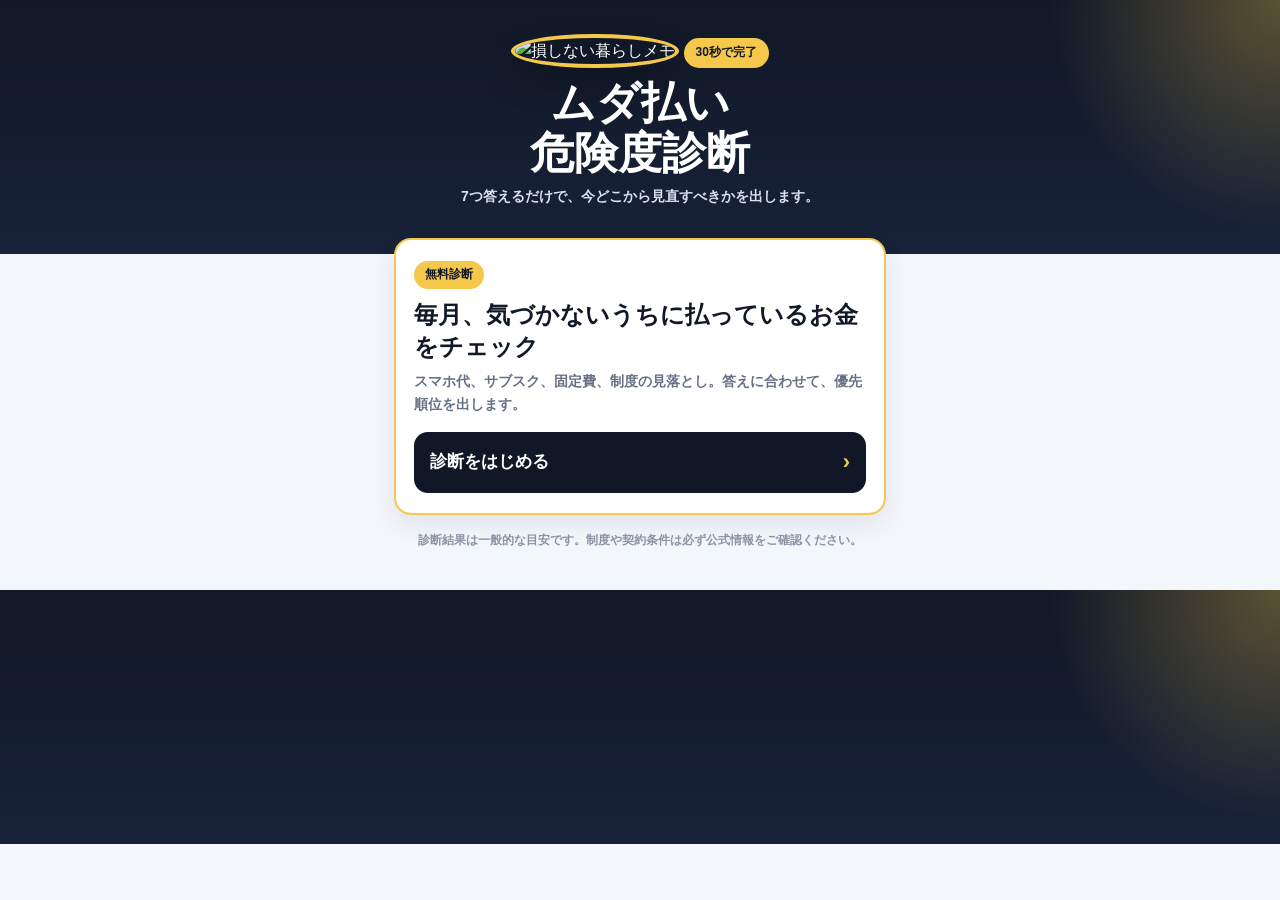
==== commit c81bbc45: "Turn TikTok landing page into diagnosis app" ====
--- a/tiktok/index.html
+++ b/tiktok/index.html
@@ -3,63 +3,62 @@
 <head>
   <meta charset="utf-8">
   <meta name="viewport" content="width=device-width, initial-scale=1">
-  <title>損しない暮らしメモ</title>
+  <title>損しない暮らし診断</title>
   <style>
     :root {
-      --bg: #f5f7fb;
-      --ink: #121926;
+      --bg: #f3f6fb;
+      --ink: #111827;
       --muted: #667085;
-      --line: #dfe6f0;
-      --navy: #111827;
+      --line: #dce4ef;
+      --navy: #101827;
       --red: #e5483f;
       --yellow: #f5c84b;
-      --cream: #fff8df;
+      --green: #19a974;
       --panel: #ffffff;
     }
     * { box-sizing: border-box; }
-    html { scroll-behavior: smooth; }
     body {
       margin: 0;
       font-family: -apple-system, BlinkMacSystemFont, "Hiragino Sans", "Yu Gothic", sans-serif;
       color: var(--ink);
       background:
-        radial-gradient(circle at top left, rgba(245, 200, 75, .38), transparent 260px),
-        linear-gradient(180deg, #101827 0%, #172238 44%, var(--bg) 44%),
+        radial-gradient(circle at top right, rgba(245, 200, 75, .32), transparent 230px),
+        linear-gradient(180deg, #111827 0%, #172238 43%, var(--bg) 43%),
         var(--bg);
-      line-height: 1.7;
+      line-height: 1.65;
     }
     main {
       width: min(520px, 100%);
       margin: 0 auto;
-      padding: 20px 14px 40px;
+      padding: 18px 14px 40px;
     }
     .hero {
       color: #fff;
       text-align: center;
-      padding: 10px 2px 18px;
+      padding: 8px 2px 16px;
     }
     .avatar {
-      width: 88px;
-      height: 88px;
+      width: 82px;
+      height: 82px;
       border-radius: 50%;
       object-fit: cover;
       border: 4px solid var(--yellow);
-      background: #101827;
+      background: var(--navy);
       box-shadow: 0 16px 32px rgba(0, 0, 0, .28);
     }
     .eyebrow {
       display: inline-flex;
-      margin-top: 13px;
+      margin-top: 12px;
       padding: 5px 12px;
       border-radius: 999px;
       background: var(--yellow);
-      color: #111827;
+      color: var(--navy);
       font-size: 12px;
       font-weight: 900;
     }
     h1 {
-      margin: 11px 0 8px;
-      font-size: clamp(31px, 8vw, 42px);
+      margin: 10px 0 8px;
+      font-size: clamp(32px, 8.5vw, 44px);
       line-height: 1.12;
       letter-spacing: 0;
     }
@@ -73,23 +72,23 @@
     .card {
       background: var(--panel);
       border: 1px solid var(--line);
-      border-radius: 16px;
+      border-radius: 17px;
       padding: 18px;
       margin-top: 14px;
       box-shadow: 0 10px 24px rgba(15, 23, 42, .08);
     }
-    .lead-card {
+    .lead {
       border: 2px solid var(--yellow);
       padding: 20px 18px;
     }
     .badge {
       display: inline-flex;
+      min-height: 28px;
       align-items: center;
-      min-height: 28px;
       padding: 4px 11px;
       border-radius: 999px;
       background: var(--yellow);
-      color: #111827;
+      color: var(--navy);
       font-size: 12px;
       font-weight: 900;
     }
@@ -101,7 +100,7 @@
     }
     h3 {
       margin: 0 0 8px;
-      font-size: 20px;
+      font-size: 19px;
       line-height: 1.35;
       letter-spacing: 0;
     }
@@ -111,103 +110,147 @@
       font-size: 14px;
       font-weight: 680;
     }
-    .button {
+    .start {
       display: flex;
       align-items: center;
       justify-content: space-between;
       gap: 12px;
+      width: 100%;
       margin-top: 16px;
       padding: 16px;
-      border-radius: 13px;
+      border: 0;
+      border-radius: 14px;
       background: var(--navy);
       color: #fff;
-      text-decoration: none;
-      font-weight: 900;
+      font: inherit;
       font-size: 17px;
-    }
-    .button span:last-child {
+      font-weight: 900;
+      text-align: left;
+    }
+    .start span:last-child {
       color: var(--yellow);
       font-size: 22px;
       line-height: 1;
     }
-    .summary {
+    .meter {
+      height: 9px;
+      margin-top: 16px;
+      overflow: hidden;
+      border-radius: 999px;
+      background: #e8eef7;
+    }
+    .bar {
+      width: 0;
+      height: 100%;
+      border-radius: inherit;
+      background: linear-gradient(90deg, var(--yellow), var(--red));
+      transition: width .22s ease;
+    }
+    .progress-text {
+      margin-top: 8px;
+      color: #98a2b3;
+      font-size: 12px;
+      font-weight: 800;
+      text-align: right;
+    }
+    .question {
+      display: none;
+    }
+    .question.is-active {
+      display: block;
+    }
+    .q-number {
+      color: var(--red);
+      font-size: 13px;
+      font-weight: 900;
+    }
+    .choices {
       display: grid;
-      grid-template-columns: repeat(3, 1fr);
-      gap: 8px;
-      margin-top: 15px;
-    }
-    .summary div {
-      min-height: 78px;
+      gap: 9px;
+      margin-top: 16px;
+    }
+    .choice {
+      width: 100%;
+      padding: 15px;
+      border: 1px solid var(--line);
+      border-radius: 13px;
+      background: #fbfcff;
+      color: var(--ink);
+      font: inherit;
+      font-size: 16px;
+      font-weight: 900;
+      text-align: left;
+    }
+    .choice:active {
+      transform: translateY(1px);
+    }
+    .result {
+      display: none;
+    }
+    .result.is-active {
+      display: block;
+    }
+    .score {
       display: grid;
-      align-content: center;
-      justify-items: center;
-      padding: 10px 6px;
+      place-items: center;
+      width: 148px;
+      height: 148px;
+      margin: 16px auto;
+      border-radius: 50%;
+      background:
+        radial-gradient(circle at center, #fff 0 52%, transparent 53%),
+        conic-gradient(var(--red) calc(var(--score) * 1%), #e8eef7 0);
+    }
+    .score strong {
+      display: block;
+      color: var(--ink);
+      font-size: 38px;
+      line-height: 1;
+      text-align: center;
+    }
+    .score small {
+      display: block;
+      margin-top: 5px;
+      color: var(--muted);
+      font-size: 12px;
+      font-weight: 900;
+      text-align: center;
+    }
+    .rank {
+      padding: 13px;
       border-radius: 13px;
-      background: var(--cream);
+      background: #fff7d6;
       border: 1px solid #f0d16c;
+      color: #344054;
+      font-weight: 850;
       text-align: center;
-      font-size: 12px;
-      font-weight: 900;
-      line-height: 1.35;
-    }
-    .summary strong {
-      display: block;
-      color: var(--red);
-      font-size: 22px;
-      line-height: 1;
-      margin-bottom: 6px;
-    }
-    .checklist {
+    }
+    .actions {
       display: grid;
       gap: 10px;
       margin-top: 14px;
     }
-    .item {
+    .action {
       padding: 14px;
       border: 1px solid var(--line);
       border-radius: 13px;
       background: #fbfcff;
     }
-    .item-title {
-      display: flex;
-      gap: 9px;
-      align-items: flex-start;
-      margin-bottom: 5px;
-      color: var(--ink);
-      font-size: 16px;
-      font-weight: 900;
-      line-height: 1.45;
-    }
-    .box {
-      flex: 0 0 auto;
-      width: 21px;
-      height: 21px;
-      margin-top: 1px;
-      border: 2px solid var(--red);
-      border-radius: 5px;
-      background: #fff;
-    }
-    .item p {
-      padding-left: 30px;
-      font-size: 13px;
-    }
-    .hint {
-      margin-top: 12px;
-      padding: 14px;
-      border-radius: 13px;
-      background: #eef4ff;
-      border: 1px solid #c8d8ff;
-    }
-    .hint strong {
+    .action b {
       display: block;
       margin-bottom: 4px;
-      font-size: 15px;
-    }
-    .mini {
-      margin-top: 10px;
-      color: #8a94a6;
-      font-size: 12px;
-      font-weight: 700;
+      font-size: 16px;
+    }
+    .again {
+      width: 100%;
+      margin-top: 14px;
+      padding: 14px;
+      border: 1px solid var(--line);
+      border-radius: 13px;
+      background: #fff;
+      color: var(--ink);
+      font: inherit;
+      font-weight: 900;
     }
     .notice {
       margin: 16px 0 0;
@@ -216,79 +259,226 @@
       font-size: 12px;
       font-weight: 700;
     }
-    @media (max-width: 360px) {
-      main { padding-inline: 10px; }
-      .summary { grid-template-columns: 1fr; }
-      h1 { font-size: 30px; }
-    }
   </style>
 </head>
 <body>
   <main>
     <section class="hero">
       <img class="avatar" src="https://cdn.jsdelivr.net/gh/aioukagubb/--@main/tiktok/assets/profile_icon_sonshinai_v1.png" alt="損しない暮らしメモ">
-      <div class="eyebrow">無料チェックリスト</div>
-      <h1>毎月の損を<br>3分で確認</h1>
-      <p>スマホ代、サブスク、固定費。まずは見落としやすいところだけまとめました。</p>
+      <div class="eyebrow">30秒で完了</div>
+      <h1>ムダ払い<br>危険度診断</h1>
+      <p>7つ答えるだけで、今どこから見直すべきかを出します。</p>
     </section>
 
-    <section class="card lead-card">
-      <div class="badge">まず見るところ</div>
-      <h2>知らないうちに払っているお金、ありませんか？</h2>
-      <p>細かい節約を頑張る前に、毎月勝手に出ていくお金を一度だけ確認します。</p>
-      <div class="summary">
-        <div><strong>1</strong>スマホ代</div>
-        <div><strong>2</strong>サブスク</div>
-        <div><strong>3</strong>固定費</div>
+    <section class="card lead" id="app">
+      <div id="intro">
+        <div class="badge">無料診断</div>
+        <h2>毎月、気づかないうちに払っているお金をチェック</h2>
+        <p>スマホ代、サブスク、固定費、制度の見落とし。答えに合わせて、優先順位を出します。</p>
+        <button class="start" type="button" id="start"><span>診断をはじめる</span><span>›</span></button>
       </div>
-      <a class="button" href="#checklist"><span>チェックリストを見る</span><span>›</span></a>
+
+      <div id="quiz" style="display:none">
+        <div class="meter"><div class="bar" id="bar"></div></div>
+        <div class="progress-text" id="progress">1 / 7</div>
+
+        <div class="question is-active" data-index="0">
+          <div class="q-number">Q1</div>
+          <h2>スマホの月額、すぐ言えますか？</h2>
+          <p>だいたいではなく、今月いくら払っているかです。</p>
+          <div class="choices">
+            <button class="choice" data-points="0" data-tag="phone">言える</button>
+            <button class="choice" data-points="12" data-tag="phone">だいたいしか分からない</button>
+            <button class="choice" data-points="18" data-tag="phone">分からない</button>
+          </div>
+        </div>
+
+        <div class="question" data-index="1">
+          <div class="q-number">Q2</div>
+          <h2>毎月のデータ使用量を見たことはありますか？</h2>
+          <p>使っていない容量に払っている可能性があります。</p>
+          <div class="choices">
+            <button class="choice" data-points="0" data-tag="phone">毎月見る</button>
+            <button class="choice" data-points="10" data-tag="phone">たまに見る</button>
+            <button class="choice" data-points="16" data-tag="phone">ほぼ見ない</button>
+          </div>
+        </div>
+
+        <div class="question" data-index="2">
+          <div class="q-number">Q3</div>
+          <h2>使っていないサブスク、ありそうですか？</h2>
+          <p>動画、音楽、アプリ、クラウド保存などです。</p>
+          <div class="choices">
+            <button class="choice" data-points="0" data-tag="subscription">ないと思う</button>
+            <button class="choice" data-points="13" data-tag="subscription">たぶんある</button>
+            <button class="choice" data-points="18" data-tag="subscription">把握していない</button>
+          </div>
+        </div>
+
+        <div class="question" data-index="3">
+          <div class="q-number">Q4</div>
+          <h2>クレカ明細を月1回見ていますか？</h2>
+          <p>小さい支払いほど、見落としやすいです。</p>
+          <div class="choices">
+            <button class="choice" data-points="0" data-tag="subscription">見ている</button>
+            <button class="choice" data-points="11" data-tag="subscription">たまに見る</button>
+            <button class="choice" data-points="17" data-tag="subscription">ほぼ見ない</button>
+          </div>
+        </div>
+
+        <div class="question" data-index="4">
+          <div class="q-number">Q5</div>
+          <h2>電気、Wi-Fi、保険を年額で見たことはありますか？</h2>
+          <p>月額だと小さく見えても、年額では大きくなります。</p>
+          <div class="choices">
+            <button class="choice" data-points="0" data-tag="fixed">ある</button>
+            <button class="choice" data-points="10" data-tag="fixed">一部だけある</button>
+            <button class="choice" data-points="16" data-tag="fixed">ない</button>
+          </div>
+        </div>
+
+        <div class="question" data-index="5">
+          <div class="q-number">Q6</div>
+          <h2>自治体の補助金や支援制度を調べたことはありますか？</h2>
+          <p>対象でも、自分で確認しないと気づかない制度があります。</p>
+          <div class="choices">
+            <button class="choice" data-points="0" data-tag="system">ある</button>
+            <button class="choice" data-points="9" data-tag="system">少しだけある</button>
+            <button class="choice" data-points="14" data-tag="system">ない</button>
+          </div>
+        </div>
+
+        <div class="question" data-index="6">
+          <div class="q-number">Q7</div>
+          <h2>家計の見直し、面倒で後回しにしがちですか？</h2>
+          <p>ここが一番大事です。続かない仕組みは意味がありません。</p>
+          <div class="choices">
+            <button class="choice" data-points="0" data-tag="habit">すぐやる方</button>
+            <button class="choice" data-points="10" data-tag="habit">後回しにしがち</button>
+            <button class="choice" data-points="15" data-tag="habit">かなり面倒</button>
+          </div>
+        </div>
+      </div>
+
+      <div class="result" id="result">
+        <div class="badge">診断結果</div>
+        <h2 id="resultTitle">ムダ払い危険度</h2>
+        <div class="score" id="scoreCircle" style="--score: 0">
+          <div><strong id="scoreValue">0</strong><small>点</small></div>
+        </div>
+        <div class="rank" id="rankText"></div>
+        <div class="actions" id="actions"></div>
+        <button class="again" type="button" id="again">もう一度診断する</button>
+      </div>
     </section>
 
-    <section id="checklist" class="card">
-      <div class="badge">保存用</div>
-      <h2>損しない暮らしチェックリスト</h2>
-      <p>全部やらなくて大丈夫です。上から順に、当てはまるところだけ確認してください。</p>
-
-      <div class="checklist">
-        <div class="item">
-          <div class="item-title"><span class="box"></span><span>スマホのデータ使用量を確認する</span></div>
-          <p>大容量プランなのに毎月あまり使っていないなら、見直し候補です。</p>
-        </div>
-
-        <div class="item">
-          <div class="item-title"><span class="box"></span><span>通話オプション・端末保証を見る</span></div>
-          <p>契約時につけたまま、使っていないオプションが残っていることがあります。</p>
-        </div>
-
-        <div class="item">
-          <div class="item-title"><span class="box"></span><span>クレカ明細の毎月同じ支払いを探す</span></div>
-          <p>動画、音楽、アプリ、クラウド保存など、小さい支払いほど見落としやすいです。</p>
-        </div>
-
-        <div class="item">
-          <div class="item-title"><span class="box"></span><span>1か月使っていないサービスを止める候補にする</span></div>
-          <p>いつか使うかも、で残っているものが毎月のムダになりやすいです。</p>
-        </div>
-
-        <div class="item">
-          <div class="item-title"><span class="box"></span><span>電気・ガス・Wi-Fi・保険を年額で見る</span></div>
-          <p>月額では小さく見えても、年間で見ると判断しやすくなります。</p>
-        </div>
-
-        <div class="item">
-          <div class="item-title"><span class="box"></span><span>自治体の制度を公式サイトで確認する</span></div>
-          <p>補助金や支援制度は地域や条件で変わります。最後は公式情報で確認してください。</p>
-        </div>
-      </div>
-
-      <div class="hint">
-        <strong>迷ったらここだけ</strong>
-        <p>スマホ代、使っていないサブスク、クレカ明細の毎月同じ支払い。この3つからで十分です。</p>
-      </div>
-      <p class="mini">このページは、あとで見返せるように保存しておくと便利です。</p>
-    </section>
-
-    <p class="notice">掲載内容は一般的な情報です。制度や契約条件は必ず公式情報をご確認ください。</p>
+    <p class="notice">診断結果は一般的な目安です。制度や契約条件は必ず公式情報をご確認ください。</p>
   </main>
+
+  <script>
+    const start = document.getElementById("start");
+    const intro = document.getElementById("intro");
+    const quiz = document.getElementById("quiz");
+    const result = document.getElementById("result");
+    const questions = [...document.querySelectorAll(".question")];
+    const choices = [...document.querySelectorAll(".choice")];
+    const bar = document.getElementById("bar");
+    const progress = document.getElementById("progress");
+    const scoreValue = document.getElementById("scoreValue");
+    const scoreCircle = document.getElementById("scoreCircle");
+    const rankText = document.getElementById("rankText");
+    const actions = document.getElementById("actions");
+    const again = document.getElementById("again");
+
+    let index = 0;
+    let total = 0;
+    let tags = {};
+
+    const advice = {
+      phone: {
+        title: "まずスマホ代を見る",
+        body: "月額、データ使用量、通話オプション、端末保証を確認。ここは毎月効きます。"
+      },
+      subscription: {
+        title: "クレカ明細でサブスクを探す",
+        body: "動画、音楽、アプリ、クラウド保存など、毎月同じ金額の支払いを見ます。"
+      },
+      fixed: {
+        title: "固定費を年額で見る",
+        body: "電気、Wi-Fi、保険、カード年会費は年額にすると判断しやすくなります。"
+      },
+      system: {
+        title: "住んでいる地域の制度を見る",
+        body: "地域名と補助金、助成金、子育て支援、医療費などで公式情報を確認します。"
+      },
+      habit: {
+        title: "一気にやらず、1日1項目にする",
+        body: "面倒なら全部やらなくて大丈夫。今日はスマホ代だけ、で十分です。"
+      }
+    };
+
+    function showQuestion(nextIndex) {
+      questions.forEach((q, i) => q.classList.toggle("is-active", i === nextIndex));
+      progress.textContent = `${nextIndex + 1} / ${questions.length}`;
+      bar.style.width = `${(nextIndex / questions.length) * 100}%`;
+    }
+
+    function showResult() {
+      const score = Math.min(100, total);
+      bar.style.width = "100%";
+      quiz.style.display = "none";
+      result.classList.add("is-active");
+      scoreValue.textContent = score;
+      scoreCircle.style.setProperty("--score", score);
+
+      if (score >= 75) {
+        rankText.textContent = "危険度高め。まずは毎月の支払いを1つずつ止血するところから。";
+      } else if (score >= 45) {
+        rankText.textContent = "見直し余地あり。スマホ代かサブスクのどちらかにムダが残っていそうです。";
+      } else {
+        rankText.textContent = "危険度は低め。ただし固定費と制度だけは定期的に確認しておくと安心です。";
+      }
+
+      const sorted = Object.entries(tags).sort((a, b) => b[1] - a[1]).slice(0, 3);
+      const picked = sorted.length ? sorted.map(([tag]) => tag) : ["phone", "subscription", "fixed"];
+      actions.innerHTML = picked.map(tag => `
+        <div class="action">
+          <b>${advice[tag].title}</b>
+          <p>${advice[tag].body}</p>
+        </div>
+      `).join("");
+      result.scrollIntoView({ behavior: "smooth", block: "start" });
+    }
+
+    start.addEventListener("click", () => {
+      intro.style.display = "none";
+      quiz.style.display = "block";
+      showQuestion(0);
+    });
+
+    choices.forEach(button => {
+      button.addEventListener("click", () => {
+        const points = Number(button.dataset.points);
+        const tag = button.dataset.tag;
+        total += points;
+        tags[tag] = (tags[tag] || 0) + points;
+        index += 1;
+        if (index >= questions.length) {
+          showResult();
+        } else {
+          showQuestion(index);
+        }
+      });
+    });
+
+    again.addEventListener("click", () => {
+      index = 0;
+      total = 0;
+      tags = {};
+      result.classList.remove("is-active");
+      quiz.style.display = "block";
+      showQuestion(0);
+    });
+  </script>
 </body>
 </html>
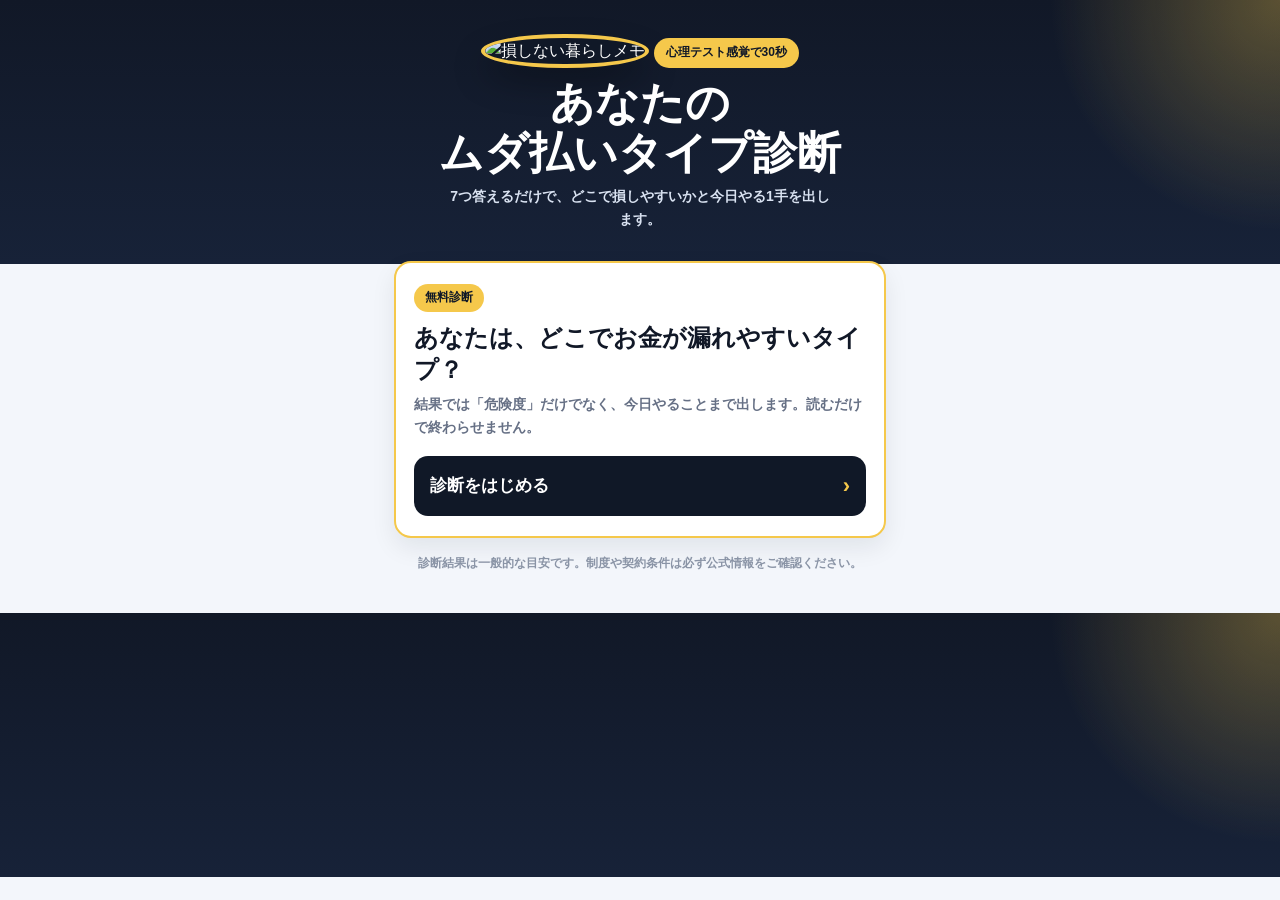
==== commit 9d51632f: "Add actionable diagnosis results to TikTok app" ====
--- a/tiktok/index.html
+++ b/tiktok/index.html
@@ -3,7 +3,7 @@
 <head>
   <meta charset="utf-8">
   <meta name="viewport" content="width=device-width, initial-scale=1">
-  <title>損しない暮らし診断</title>
+  <title>ムダ払いタイプ診断</title>
   <style>
     :root {
       --bg: #f3f6fb;
@@ -225,6 +225,19 @@
       font-weight: 850;
       text-align: center;
     }
+    .impact {
+      margin-top: 12px;
+      padding: 14px;
+      border-radius: 13px;
+      background: #fff1ef;
+      border: 1px solid #ffc4bd;
+    }
+    .impact strong {
+      display: block;
+      margin-bottom: 4px;
+      color: #b42318;
+      font-size: 15px;
+    }
     .actions {
       display: grid;
       gap: 10px;
@@ -240,6 +253,26 @@
       display: block;
       margin-bottom: 4px;
       font-size: 16px;
+    }
+    .steps {
+      margin: 8px 0 0;
+      padding-left: 19px;
+      color: #344054;
+      font-size: 14px;
+      font-weight: 760;
+    }
+    .steps li + li {
+      margin-top: 5px;
+    }
+    .outcome {
+      margin-top: 10px;
+      padding: 11px;
+      border-radius: 11px;
+      background: #ecfdf3;
+      border: 1px solid #abefc6;
+      color: #067647;
+      font-size: 13px;
+      font-weight: 850;
     }
     .again {
       width: 100%;
@@ -265,16 +298,16 @@
   <main>
     <section class="hero">
       <img class="avatar" src="https://cdn.jsdelivr.net/gh/aioukagubb/--@main/tiktok/assets/profile_icon_sonshinai_v1.png" alt="損しない暮らしメモ">
-      <div class="eyebrow">30秒で完了</div>
-      <h1>ムダ払い<br>危険度診断</h1>
-      <p>7つ答えるだけで、今どこから見直すべきかを出します。</p>
+      <div class="eyebrow">心理テスト感覚で30秒</div>
+      <h1>あなたの<br>ムダ払いタイプ診断</h1>
+      <p>7つ答えるだけで、どこで損しやすいかと今日やる1手を出します。</p>
     </section>
 
     <section class="card lead" id="app">
       <div id="intro">
         <div class="badge">無料診断</div>
-        <h2>毎月、気づかないうちに払っているお金をチェック</h2>
-        <p>スマホ代、サブスク、固定費、制度の見落とし。答えに合わせて、優先順位を出します。</p>
+        <h2>あなたは、どこでお金が漏れやすいタイプ？</h2>
+        <p>結果では「危険度」だけでなく、今日やることまで出します。読むだけで終わらせません。</p>
         <button class="start" type="button" id="start"><span>診断をはじめる</span><span>›</span></button>
       </div>
 
@@ -284,52 +317,52 @@
 
         <div class="question is-active" data-index="0">
           <div class="q-number">Q1</div>
-          <h2>スマホの月額、すぐ言えますか？</h2>
-          <p>だいたいではなく、今月いくら払っているかです。</p>
-          <div class="choices">
-            <button class="choice" data-points="0" data-tag="phone">言える</button>
-            <button class="choice" data-points="12" data-tag="phone">だいたいしか分からない</button>
-            <button class="choice" data-points="18" data-tag="phone">分からない</button>
+          <h2>スマホ代を見たとき、どう感じますか？</h2>
+          <p>金額そのものより、把握できているかを見ます。</p>
+          <div class="choices">
+            <button class="choice" data-points="0" data-tag="phone">だいたい把握している</button>
+            <button class="choice" data-points="12" data-tag="phone">高い気はするけど放置</button>
+            <button class="choice" data-points="18" data-tag="phone">見てもよく分からない</button>
           </div>
         </div>
 
         <div class="question" data-index="1">
           <div class="q-number">Q2</div>
-          <h2>毎月のデータ使用量を見たことはありますか？</h2>
-          <p>使っていない容量に払っている可能性があります。</p>
-          <div class="choices">
-            <button class="choice" data-points="0" data-tag="phone">毎月見る</button>
-            <button class="choice" data-points="10" data-tag="phone">たまに見る</button>
-            <button class="choice" data-points="16" data-tag="phone">ほぼ見ない</button>
+          <h2>契約プラン、今の使い方に合っていると思いますか？</h2>
+          <p>使っていない容量やオプションに払っている可能性があります。</p>
+          <div class="choices">
+            <button class="choice" data-points="0" data-tag="phone">合っていると思う</button>
+            <button class="choice" data-points="10" data-tag="phone">正直あやしい</button>
+            <button class="choice" data-points="16" data-tag="phone">何年も見直していない</button>
           </div>
         </div>
 
         <div class="question" data-index="2">
           <div class="q-number">Q3</div>
-          <h2>使っていないサブスク、ありそうですか？</h2>
-          <p>動画、音楽、アプリ、クラウド保存などです。</p>
-          <div class="choices">
-            <button class="choice" data-points="0" data-tag="subscription">ないと思う</button>
+          <h2>「これ何の支払い？」と思う月額課金、ありますか？</h2>
+          <p>小さい支払いほど、記憶から消えます。</p>
+          <div class="choices">
+            <button class="choice" data-points="0" data-tag="subscription">ほぼない</button>
             <button class="choice" data-points="13" data-tag="subscription">たぶんある</button>
-            <button class="choice" data-points="18" data-tag="subscription">把握していない</button>
+            <button class="choice" data-points="18" data-tag="subscription">見るのが怖い</button>
           </div>
         </div>
 
         <div class="question" data-index="3">
           <div class="q-number">Q4</div>
-          <h2>クレカ明細を月1回見ていますか？</h2>
-          <p>小さい支払いほど、見落としやすいです。</p>
-          <div class="choices">
-            <button class="choice" data-points="0" data-tag="subscription">見ている</button>
-            <button class="choice" data-points="11" data-tag="subscription">たまに見る</button>
-            <button class="choice" data-points="17" data-tag="subscription">ほぼ見ない</button>
+          <h2>クレカ明細、最後まで見ますか？</h2>
+          <p>合計金額だけ見て終わると、漏れに気づきにくいです。</p>
+          <div class="choices">
+            <button class="choice" data-points="0" data-tag="subscription">最後まで見る</button>
+            <button class="choice" data-points="11" data-tag="subscription">大きい金額だけ見る</button>
+            <button class="choice" data-points="17" data-tag="subscription">合計だけ見て閉じる</button>
           </div>
         </div>
 
         <div class="question" data-index="4">
           <div class="q-number">Q5</div>
-          <h2>電気、Wi-Fi、保険を年額で見たことはありますか？</h2>
-          <p>月額だと小さく見えても、年額では大きくなります。</p>
+          <h2>固定費を「年額」で見たことはありますか？</h2>
+          <p>月額のままだと、痛みが小さく見えます。</p>
           <div class="choices">
             <button class="choice" data-points="0" data-tag="fixed">ある</button>
             <button class="choice" data-points="10" data-tag="fixed">一部だけある</button>
@@ -339,23 +372,23 @@
 
         <div class="question" data-index="5">
           <div class="q-number">Q6</div>
-          <h2>自治体の補助金や支援制度を調べたことはありますか？</h2>
-          <p>対象でも、自分で確認しないと気づかない制度があります。</p>
-          <div class="choices">
-            <button class="choice" data-points="0" data-tag="system">ある</button>
-            <button class="choice" data-points="9" data-tag="system">少しだけある</button>
-            <button class="choice" data-points="14" data-tag="system">ない</button>
+          <h2>使える制度を、見逃していそうですか？</h2>
+          <p>対象でも、自分で確認しないと気づかないものがあります。</p>
+          <div class="choices">
+            <button class="choice" data-points="0" data-tag="system">わりと調べる</button>
+            <button class="choice" data-points="9" data-tag="system">必要な時だけ調べる</button>
+            <button class="choice" data-points="14" data-tag="system">ほぼ調べない</button>
           </div>
         </div>
 
         <div class="question" data-index="6">
           <div class="q-number">Q7</div>
-          <h2>家計の見直し、面倒で後回しにしがちですか？</h2>
-          <p>ここが一番大事です。続かない仕組みは意味がありません。</p>
+          <h2>見直し系、結局あと回しになりますか？</h2>
+          <p>性格の問題ではなく、やる順番が重いだけかもしれません。</p>
           <div class="choices">
             <button class="choice" data-points="0" data-tag="habit">すぐやる方</button>
             <button class="choice" data-points="10" data-tag="habit">後回しにしがち</button>
-            <button class="choice" data-points="15" data-tag="habit">かなり面倒</button>
+            <button class="choice" data-points="15" data-tag="habit">考えただけで面倒</button>
           </div>
         </div>
       </div>
@@ -364,9 +397,10 @@
         <div class="badge">診断結果</div>
         <h2 id="resultTitle">ムダ払い危険度</h2>
         <div class="score" id="scoreCircle" style="--score: 0">
-          <div><strong id="scoreValue">0</strong><small>点</small></div>
+          <div><strong id="scoreValue">0</strong><small>危険度</small></div>
         </div>
         <div class="rank" id="rankText"></div>
+        <div class="impact" id="impactBox"></div>
         <div class="actions" id="actions"></div>
         <button class="again" type="button" id="again">もう一度診断する</button>
       </div>
@@ -387,6 +421,7 @@
     const scoreValue = document.getElementById("scoreValue");
     const scoreCircle = document.getElementById("scoreCircle");
     const rankText = document.getElementById("rankText");
+    const impactBox = document.getElementById("impactBox");
     const actions = document.getElementById("actions");
     const again = document.getElementById("again");
 
@@ -396,24 +431,57 @@
 
     const advice = {
       phone: {
-        title: "まずスマホ代を見る",
-        body: "月額、データ使用量、通話オプション、端末保証を確認。ここは毎月効きます。"
+        type: "スマホ代だだ漏れタイプ",
+        title: "今日やること：スマホ代だけ見る",
+        body: "プラン名、月額、データ使用量、通話オプション、端末保証を見る。",
+        steps: ["今月のスマホ料金を開く", "データ使用量を見る", "使っていないオプションを1つ探す"],
+        outcome: "ここを1つ外せるだけで、来月から毎月の固定費が軽くなります。"
       },
       subscription: {
-        title: "クレカ明細でサブスクを探す",
-        body: "動画、音楽、アプリ、クラウド保存など、毎月同じ金額の支払いを見ます。"
+        type: "サブスク記憶喪失タイプ",
+        title: "今日やること：毎月同じ支払いを探す",
+        body: "動画、音楽、アプリ、クラウド保存など、覚えていない月額課金を見つける。",
+        steps: ["クレカ明細を開く", "毎月同じ金額を探す", "1か月使っていないものを停止候補にする"],
+        outcome: "小さい支払いを止めるほど、何も我慢せずに手残りが増えます。"
       },
       fixed: {
-        title: "固定費を年額で見る",
-        body: "電気、Wi-Fi、保険、カード年会費は年額にすると判断しやすくなります。"
+        type: "固定費じわじわ削られタイプ",
+        title: "今日やること：固定費を年額にする",
+        body: "電気、Wi-Fi、保険、カード年会費を月額ではなく年額で見る。",
+        steps: ["月額を書き出す", "12倍して年額にする", "一番高いものから見直す"],
+        outcome: "年額にすると、本当に放置していい支払いか判断しやすくなります。"
       },
       system: {
-        title: "住んでいる地域の制度を見る",
-        body: "地域名と補助金、助成金、子育て支援、医療費などで公式情報を確認します。"
+        type: "制度見逃しタイプ",
+        title: "今日やること：地域名で制度を調べる",
+        body: "補助金、助成金、子育て支援、医療費など、対象でも気づいていない制度を確認する。",
+        steps: ["地域名と補助金で検索", "地域名と助成金で検索", "公式サイトだけを確認する"],
+        outcome: "知らないだけで使っていない制度に気づける可能性があります。"
       },
       habit: {
-        title: "一気にやらず、1日1項目にする",
-        body: "面倒なら全部やらなくて大丈夫。今日はスマホ代だけ、で十分です。"
+        type: "あとでやる詐欺タイプ",
+        title: "今日やること：1項目だけで終わる",
+        body: "全部やろうとすると止まります。最初はスマホ代かサブスクのどちらか1つだけ。",
+        steps: ["見る項目を1つに決める", "5分だけ触る", "判断できないものはメモだけ残す"],
+        outcome: "完璧にやるより、1つ終わる方が家計は前に進みます。"
+      }
+    };
+
+    const profiles = {
+      high: {
+        label: "今すぐ止血タイプ",
+        text: "このままだと、使っていない支払いに気づかないまま毎月削られます。",
+        impact: "一番怖いのは、贅沢していないのにお金が残らない感覚です。原因が分からないまま我慢だけ増えると、見直しがどんどん面倒になります。"
+      },
+      middle: {
+        label: "見直せば軽くなるタイプ",
+        text: "大きな浪費ではなく、小さい支払いが積み上がっている可能性があります。",
+        impact: "生活を削らなくても、払わなくていいものを外すだけで気持ちが軽くなります。まずは1つ見つければ十分です。"
+      },
+      low: {
+        label: "管理できてるけど油断タイプ",
+        text: "今は危険度低め。ただし契約や制度は変わるので、月1回だけ確認すると安心です。",
+        impact: "今できている人ほど、放置が長くなるとズレに気づきにくいです。定期チェックだけ残しておきましょう。"
       }
     };
 
@@ -431,20 +499,22 @@
       scoreValue.textContent = score;
       scoreCircle.style.setProperty("--score", score);
 
-      if (score >= 75) {
-        rankText.textContent = "危険度高め。まずは毎月の支払いを1つずつ止血するところから。";
-      } else if (score >= 45) {
-        rankText.textContent = "見直し余地あり。スマホ代かサブスクのどちらかにムダが残っていそうです。";
-      } else {
-        rankText.textContent = "危険度は低め。ただし固定費と制度だけは定期的に確認しておくと安心です。";
-      }
-
       const sorted = Object.entries(tags).sort((a, b) => b[1] - a[1]).slice(0, 3);
       const picked = sorted.length ? sorted.map(([tag]) => tag) : ["phone", "subscription", "fixed"];
-      actions.innerHTML = picked.map(tag => `
+      const mainTag = picked[0];
+      const profile = score >= 75 ? profiles.high : score >= 45 ? profiles.middle : profiles.low;
+      document.getElementById("resultTitle").textContent = `あなたは「${advice[mainTag].type}」`;
+      rankText.textContent = `${profile.label}。${profile.text}`;
+      impactBox.innerHTML = `<strong>このままだと</strong><p>${profile.impact}</p>`;
+
+      actions.innerHTML = picked.map((tag, i) => `
         <div class="action">
-          <b>${advice[tag].title}</b>
+          <b>${i + 1}. ${advice[tag].title}</b>
           <p>${advice[tag].body}</p>
+          <ol class="steps">
+            ${advice[tag].steps.map(step => `<li>${step}</li>`).join("")}
+          </ol>
+          <div class="outcome">${advice[tag].outcome}</div>
         </div>
       `).join("");
       result.scrollIntoView({ behavior: "smooth", block: "start" });
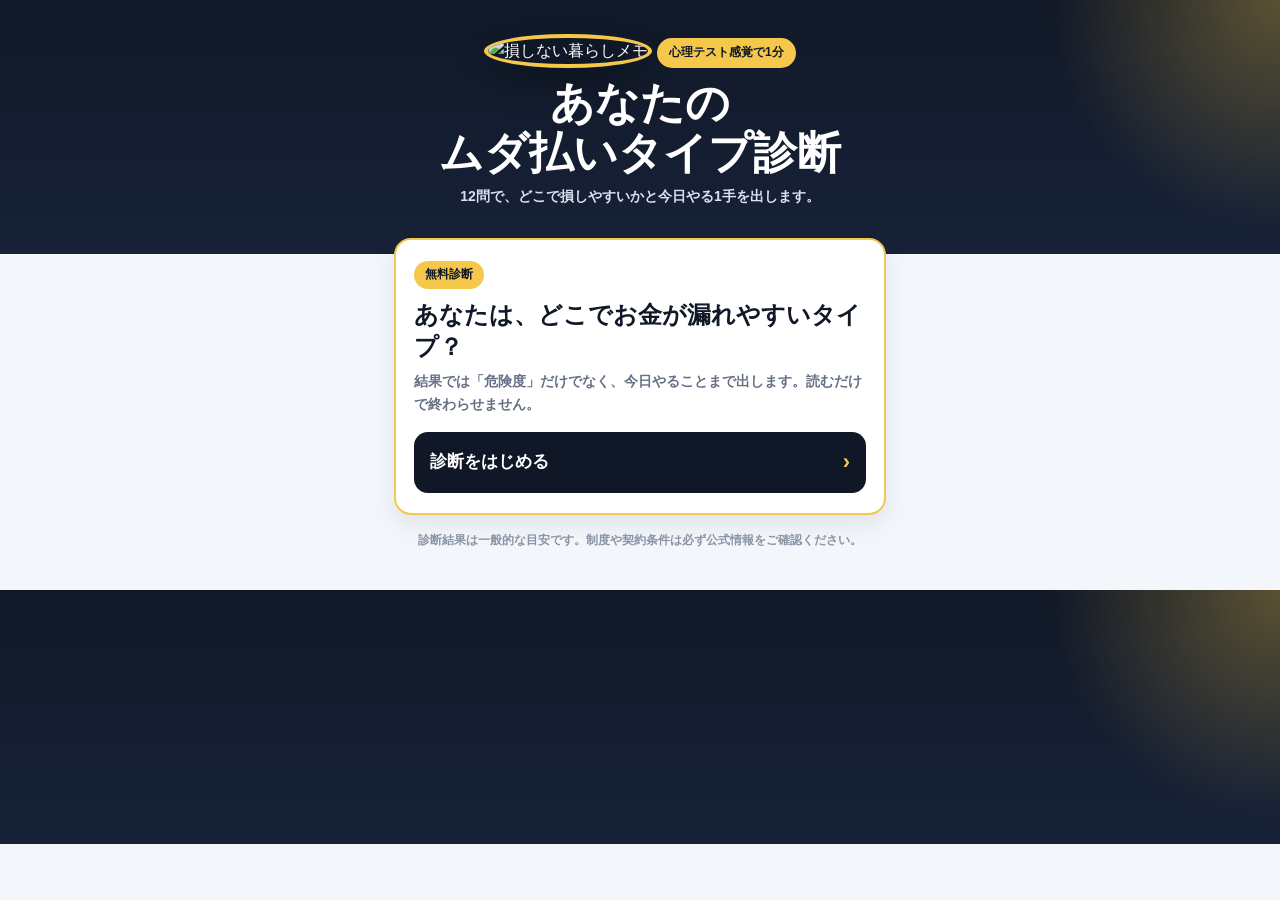
==== commit 92eba37c: "Expand TikTok diagnosis to one minute" ====
--- a/tiktok/index.html
+++ b/tiktok/index.html
@@ -298,9 +298,9 @@
   <main>
     <section class="hero">
       <img class="avatar" src="https://cdn.jsdelivr.net/gh/aioukagubb/--@main/tiktok/assets/profile_icon_sonshinai_v1.png" alt="損しない暮らしメモ">
-      <div class="eyebrow">心理テスト感覚で30秒</div>
+      <div class="eyebrow">心理テスト感覚で1分</div>
       <h1>あなたの<br>ムダ払いタイプ診断</h1>
-      <p>7つ答えるだけで、どこで損しやすいかと今日やる1手を出します。</p>
+      <p>12問で、どこで損しやすいかと今日やる1手を出します。</p>
     </section>
 
     <section class="card lead" id="app">
@@ -313,7 +313,7 @@
 
       <div id="quiz" style="display:none">
         <div class="meter"><div class="bar" id="bar"></div></div>
-        <div class="progress-text" id="progress">1 / 7</div>
+        <div class="progress-text" id="progress">1 / 12</div>
 
         <div class="question is-active" data-index="0">
           <div class="q-number">Q1</div>
@@ -383,6 +383,61 @@
 
         <div class="question" data-index="6">
           <div class="q-number">Q7</div>
+          <h2>保険や保証、内容まで説明できますか？</h2>
+          <p>安心料のつもりが、重複や放置になっていることがあります。</p>
+          <div class="choices">
+            <button class="choice" data-points="0" data-tag="fixed">説明できる</button>
+            <button class="choice" data-points="9" data-tag="fixed">なんとなく分かる</button>
+            <button class="choice" data-points="14" data-tag="fixed">正直分からない</button>
+          </div>
+        </div>
+
+        <div class="question" data-index="7">
+          <div class="q-number">Q8</div>
+          <h2>無料期間で登録したサービス、覚えていますか？</h2>
+          <p>無料のつもりが、いつの間にか月額になっているパターンです。</p>
+          <div class="choices">
+            <button class="choice" data-points="0" data-tag="subscription">覚えている</button>
+            <button class="choice" data-points="10" data-tag="subscription">少し怪しい</button>
+            <button class="choice" data-points="16" data-tag="subscription">ほぼ覚えていない</button>
+          </div>
+        </div>
+
+        <div class="question" data-index="8">
+          <div class="q-number">Q9</div>
+          <h2>ポイントやクーポンのために買いすぎることはありますか？</h2>
+          <p>得した気分でも、不要な出費なら逆効果です。</p>
+          <div class="choices">
+            <button class="choice" data-points="0" data-tag="shopping">ほぼない</button>
+            <button class="choice" data-points="8" data-tag="shopping">たまにある</button>
+            <button class="choice" data-points="13" data-tag="shopping">よくある</button>
+          </div>
+        </div>
+
+        <div class="question" data-index="9">
+          <div class="q-number">Q10</div>
+          <h2>買う前に、1回だけ比較しますか？</h2>
+          <p>価格差よりも、比較せず決めるクセを見ます。</p>
+          <div class="choices">
+            <button class="choice" data-points="0" data-tag="shopping">だいたい比較する</button>
+            <button class="choice" data-points="8" data-tag="shopping">急いでいる時はしない</button>
+            <button class="choice" data-points="13" data-tag="shopping">ほぼ比較しない</button>
+          </div>
+        </div>
+
+        <div class="question" data-index="10">
+          <div class="q-number">Q11</div>
+          <h2>支払い方法、なんとなく同じものを使い続けていますか？</h2>
+          <p>手数料や年会費、還元の取りこぼしが出ることがあります。</p>
+          <div class="choices">
+            <button class="choice" data-points="0" data-tag="payment">見直している</button>
+            <button class="choice" data-points="8" data-tag="payment">少し気になる</button>
+            <button class="choice" data-points="13" data-tag="payment">完全になんとなく</button>
+          </div>
+        </div>
+
+        <div class="question" data-index="11">
+          <div class="q-number">Q12</div>
           <h2>見直し系、結局あと回しになりますか？</h2>
           <p>性格の問題ではなく、やる順番が重いだけかもしれません。</p>
           <div class="choices">
@@ -464,6 +519,20 @@
         body: "全部やろうとすると止まります。最初はスマホ代かサブスクのどちらか1つだけ。",
         steps: ["見る項目を1つに決める", "5分だけ触る", "判断できないものはメモだけ残す"],
         outcome: "完璧にやるより、1つ終わる方が家計は前に進みます。"
+      },
+      shopping: {
+        type: "得したつもりで損するタイプ",
+        title: "今日やること：買う前ルールを1つ作る",
+        body: "ポイントやクーポンで買いすぎる人は、買う前に一度だけ本当に必要かを見る。",
+        steps: ["買う前に合計金額を見る", "今日必要かを確認する", "迷ったものは翌日に回す"],
+        outcome: "買わない得を作れると、節約している感覚なしで出費が減ります。"
+      },
+      payment: {
+        type: "支払い放置タイプ",
+        title: "今日やること：支払い方法を1つだけ確認",
+        body: "なんとなく使っているカードや決済に、年会費や手数料のムダが残っていないかを見る。",
+        steps: ["メインの支払い方法を1つ選ぶ", "年会費と手数料を見る", "使っていないカードを候補にする"],
+        outcome: "支払いの出口を整えると、明細も見やすくなってムダに気づきやすくなります。"
       }
     };
 
@@ -492,7 +561,7 @@
     }
 
     function showResult() {
-      const score = Math.min(100, total);
+      const score = Math.min(100, Math.round((total / 185) * 100));
       bar.style.width = "100%";
       quiz.style.display = "none";
       result.classList.add("is-active");
